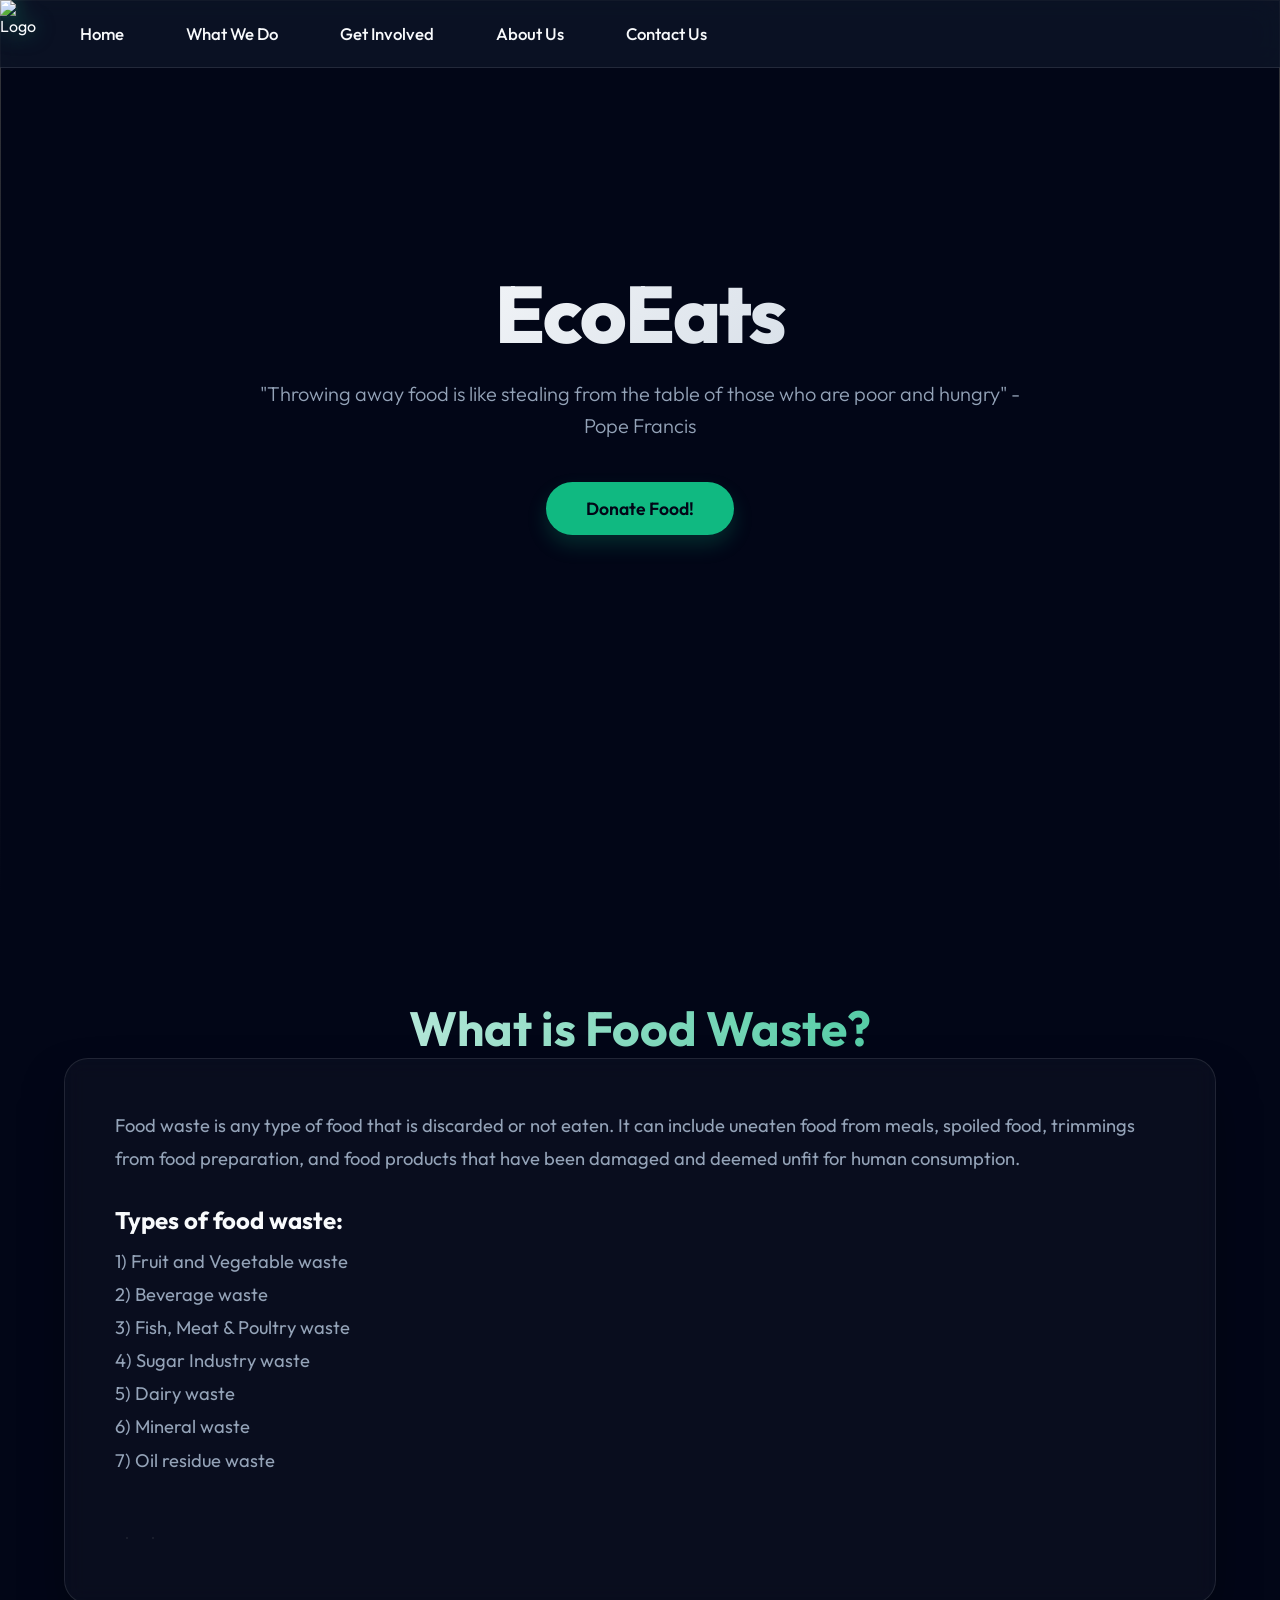
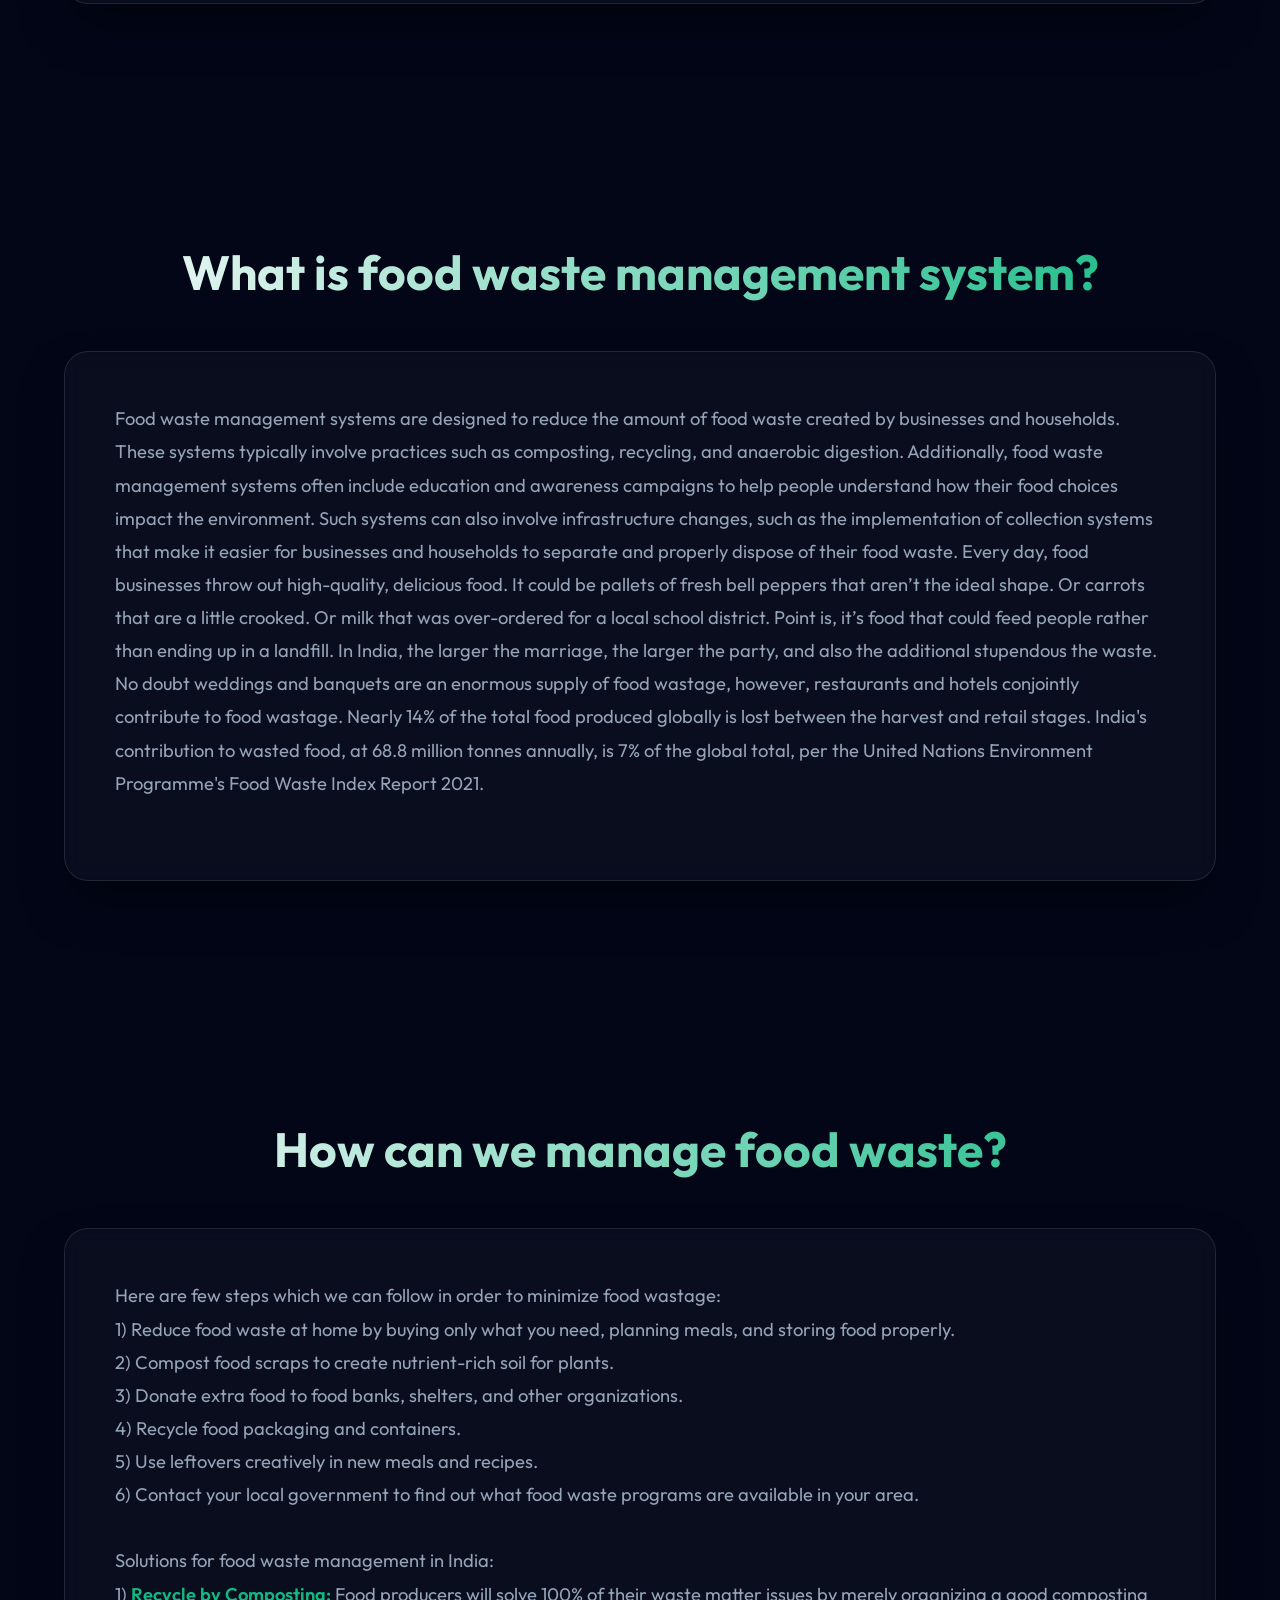
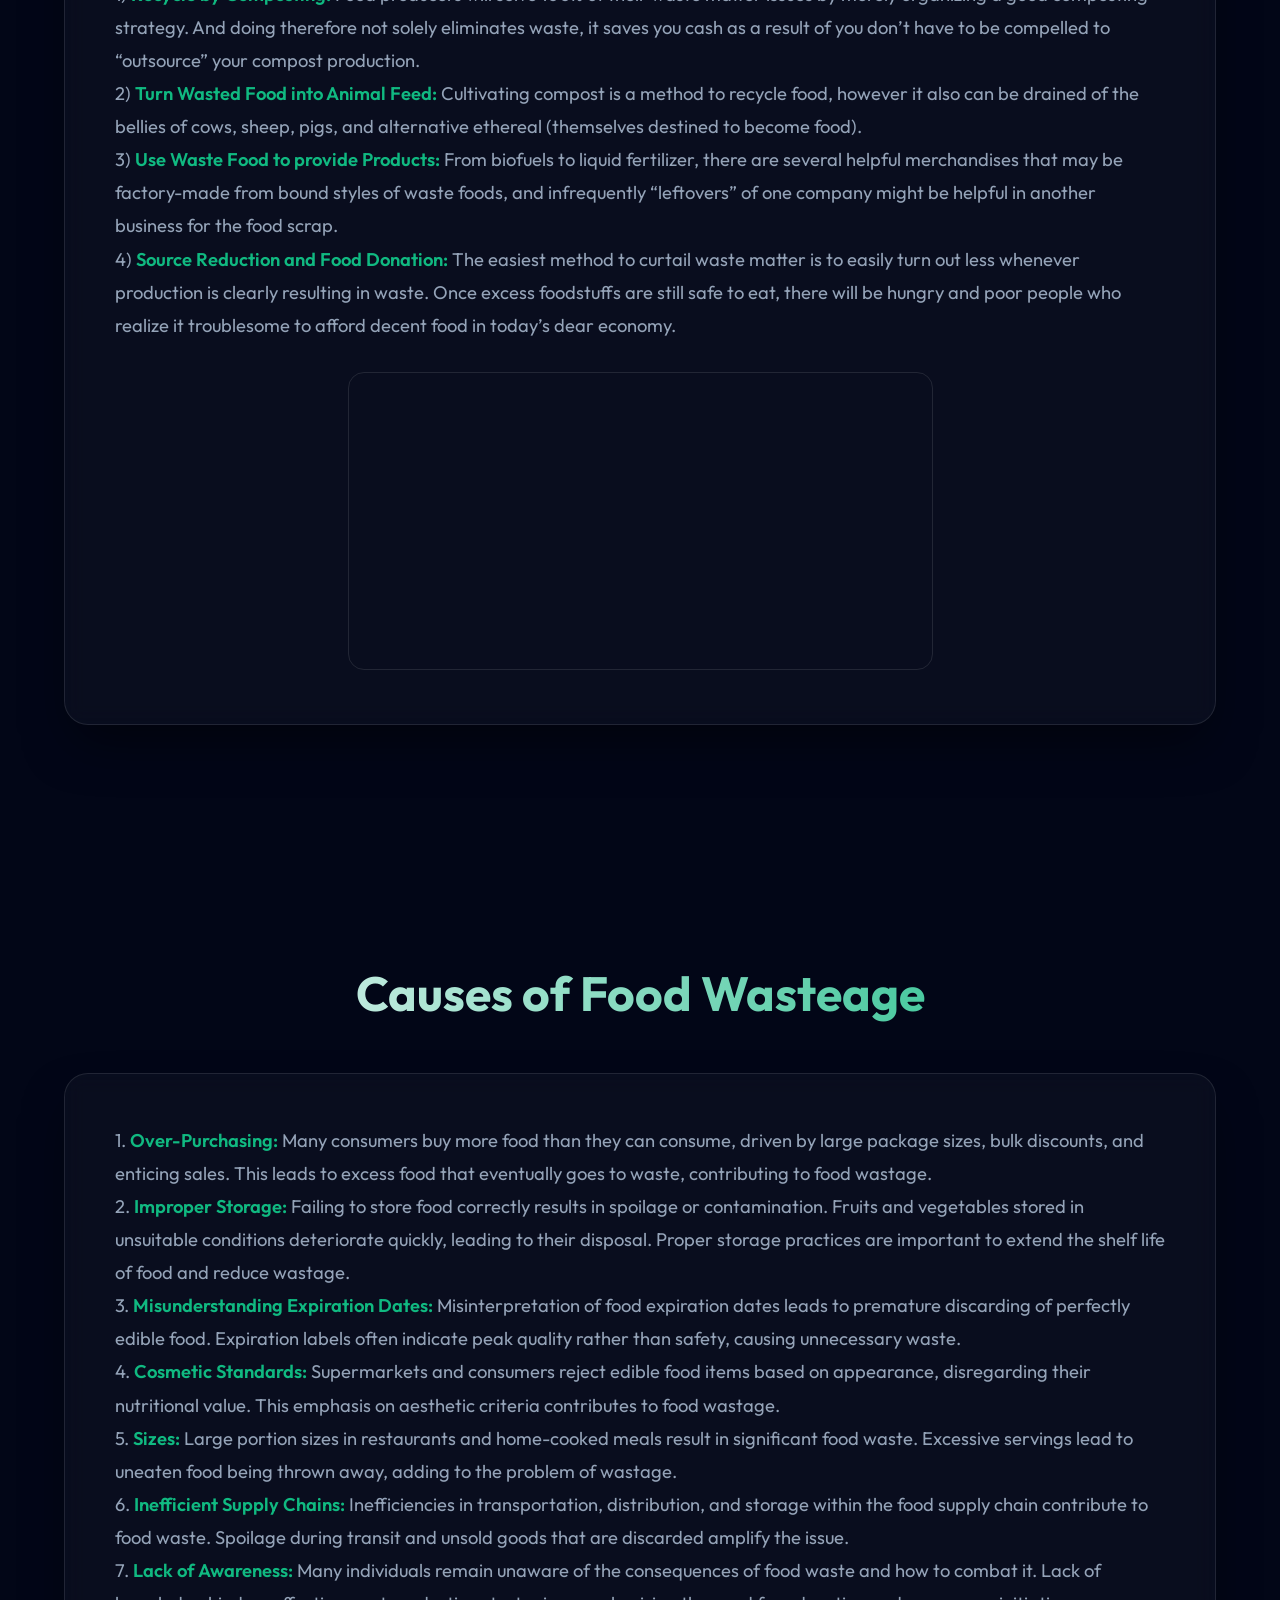
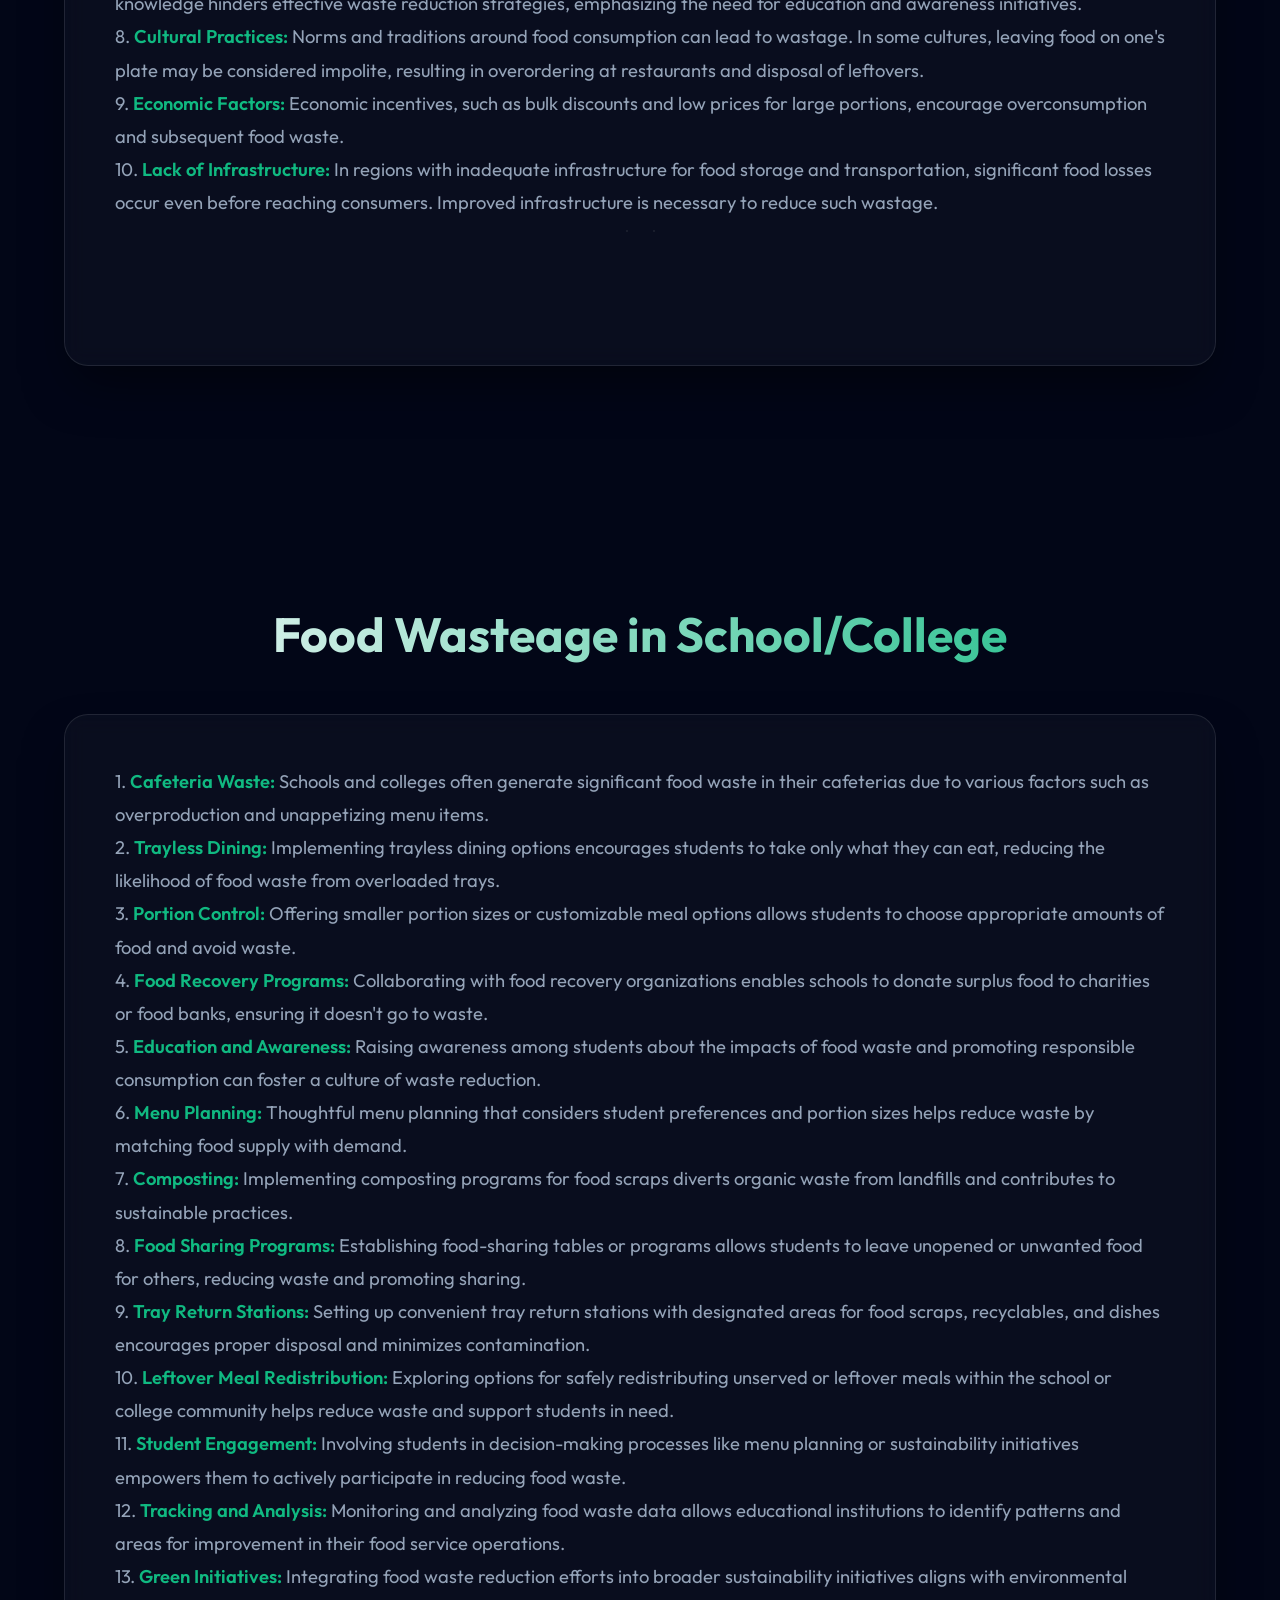
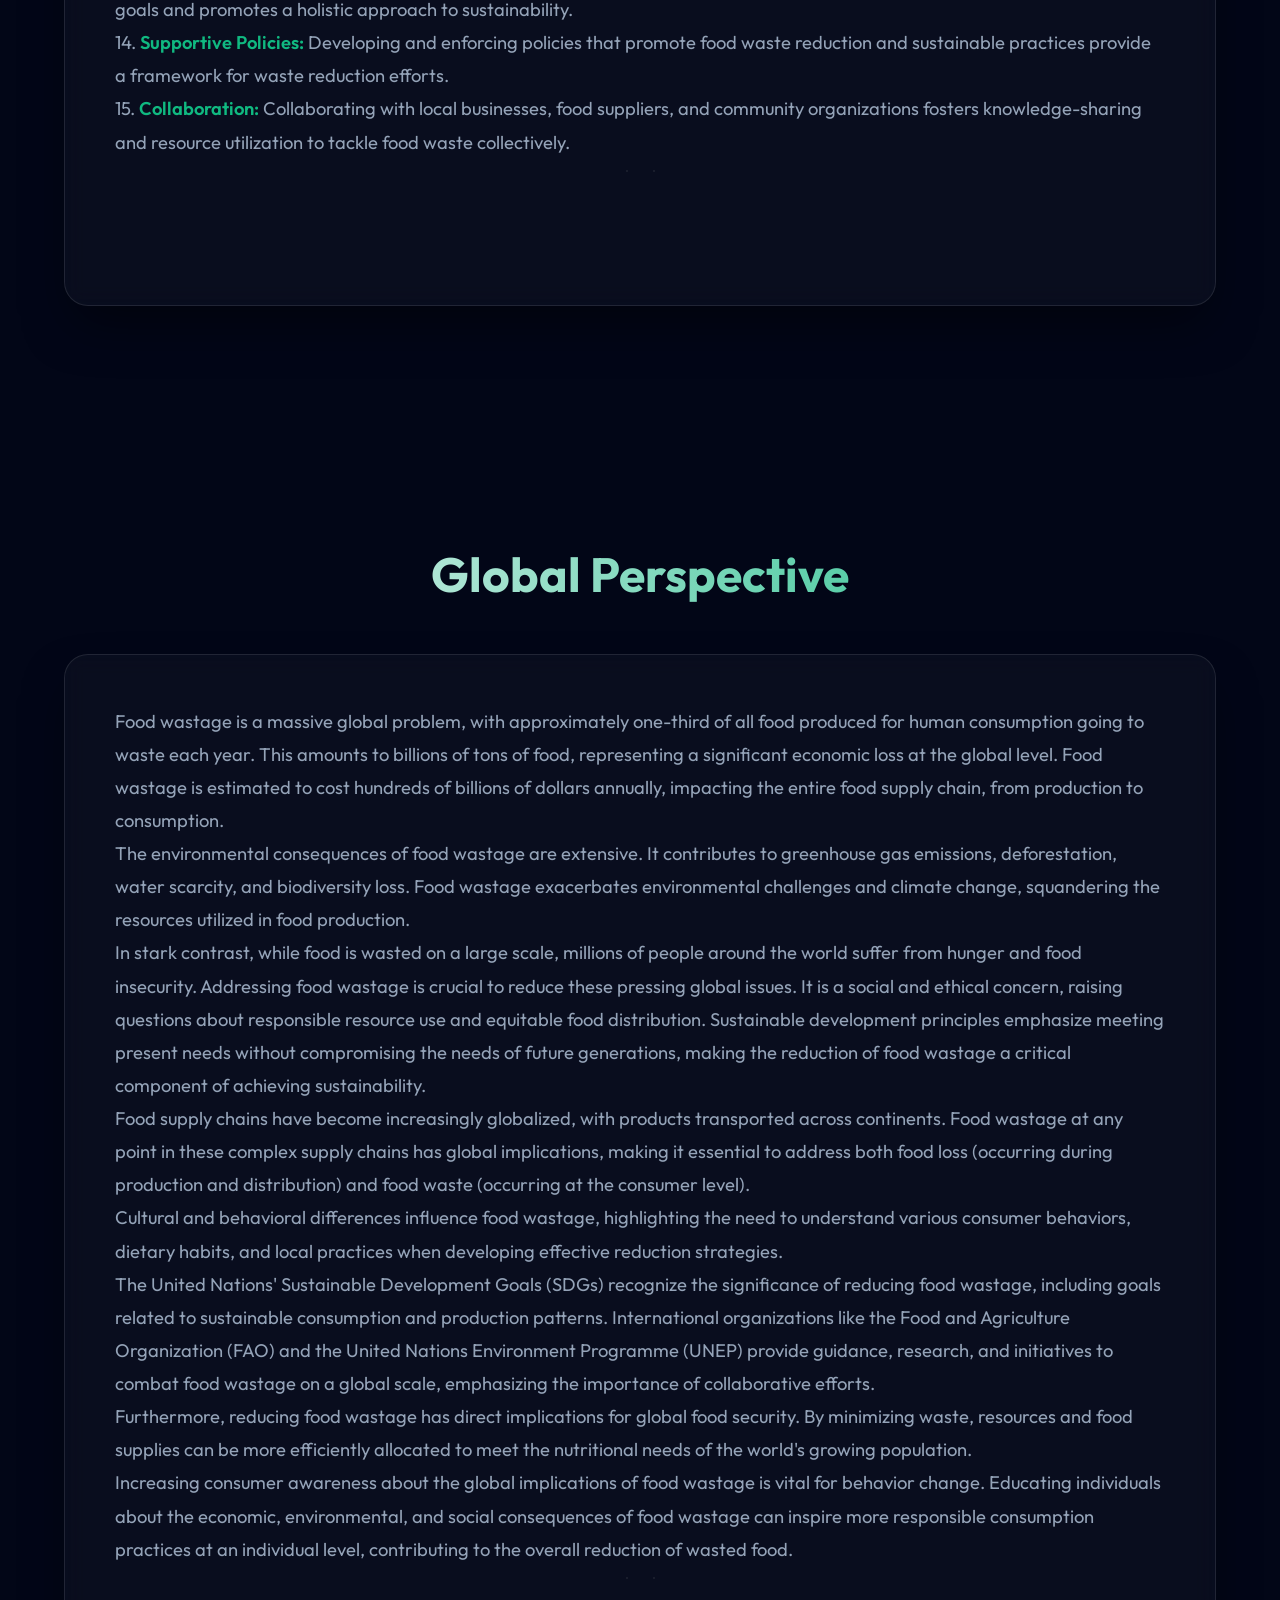
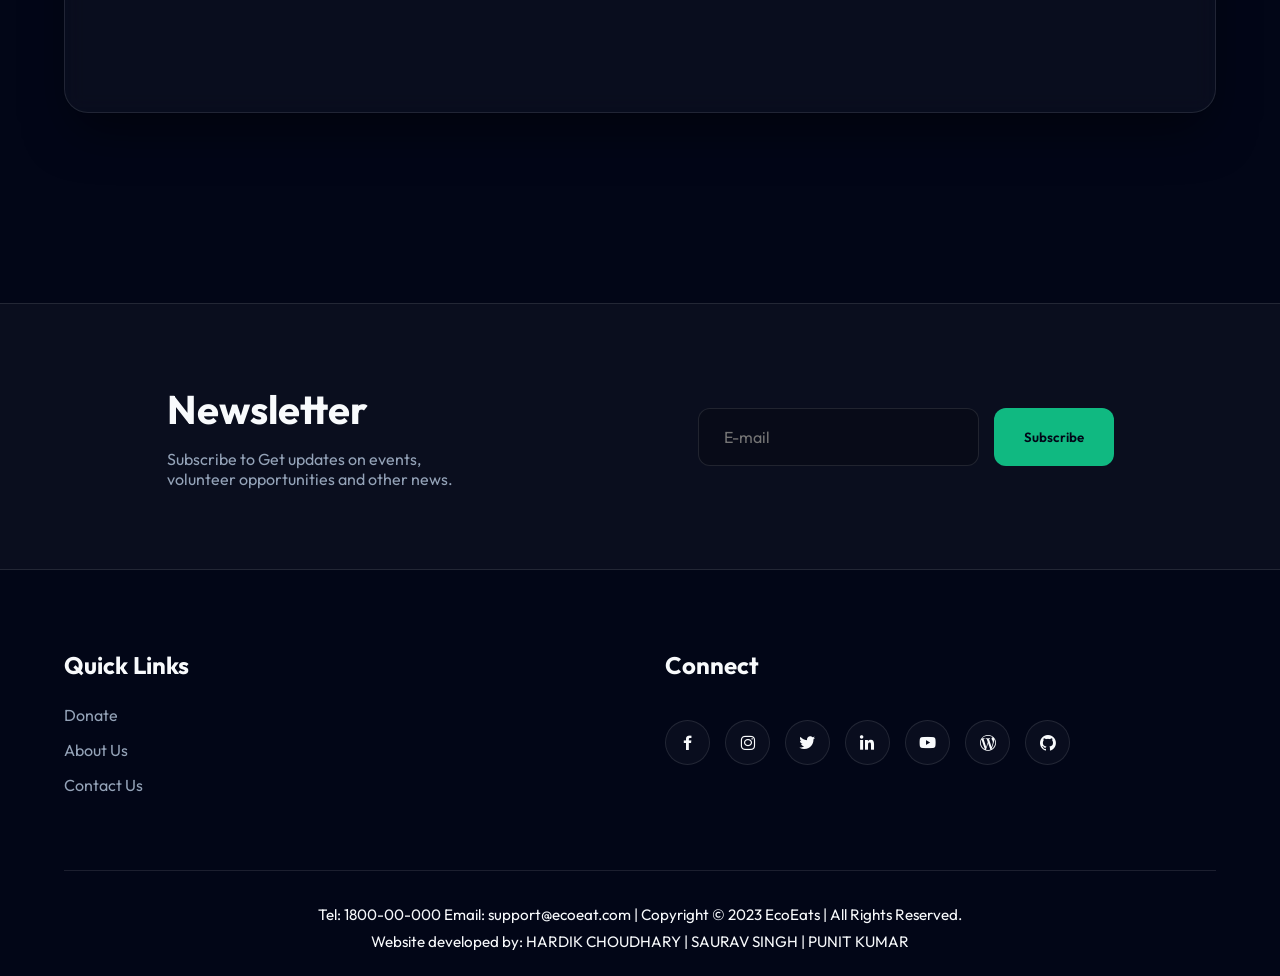
==== index.html @ 680d4dd0 "Revamp UI with modern glassmorphism, fix broken register link, update README" ====
<!DOCTYPE html>
<html lang="en">

<head>
    <meta charset="UTF-8">
    <meta http-equiv="X-UA-Compatible" content="IE=edge">
    <meta name="viewport" content="width=device-width, initial-scale=1.0">
    <title>EcoEats | Saving Food</title>
    <link rel="icon" href="./files/logo.png">
    <link rel="stylesheet" type="text/css" href="style.css">
    <link rel="preconnect" href="https://fonts.googleapis.com">
    <link rel="preconnect" href="https://fonts.gstatic.com" crossorigin>
    <link href="https://fonts.googleapis.com/css2?family=Outfit:wght@300;400;500;600;700;800&display=swap" rel="stylesheet">
    <link rel="stylesheet" href="https://unpkg.com/boxicons@latest/css/boxicons.min.css">

</head>

<body>

    <!-- Background & Header -->

    <div class="banner">
        <img src="1.png">

        <!-- Header -->

        <div class="content" id="home">
            <nav>
                <img src="2.webp" class="logo" alt="Logo" title="EcoEats">

                <ul class="navbar">
                    <li>
                        <a href="#">Home</a>
                        <a href="#fwmanage">What We Do</a>
                        <a href="./register.html">Get Involved</a>
                        <a href="./about.html">About Us</a>
                        <a href="./contact.html">Contact Us</a>
                    </li>
                </ul>
            </nav>

            <div class="title">
                <h1>EcoEats</h1>
                <p>"Throwing away food is like stealing from the table of those who are poor and hungry" - Pope Francis</p>
                <a href="./register.html" class="button">Donate Food!</a>
            </div>
        </div>
    </div>

    <!-- What is food waste? -->

    <section class="container">
        <div class="text">
            <h2>What is Food Waste?</h2>
        </div>
        <div class="rowitems">
            <div class="container-box">
                <h4>Food waste is any type of food that is discarded or not eaten. It can include uneaten food from meals, spoiled food, trimmings from food preparation, and food products that have been damaged and deemed unfit for human consumption.</h4>
                <h2>Types of food waste:</h2>
                <h4>1) Fruit and Vegetable waste <br>2) Beverage waste <br>3) Fish, Meat & Poultry waste <br>4) Sugar Industry waste <br>5) Dairy waste <br>6) Mineral waste <br>7) Oil residue waste</h4> <br>
                <img src="./files/1.jpg" alt="">
                <img src="./files/2.jpg" alt="">

            </div>

        </div>

        </div>

    </section>

    <!-- What is food waste management? -->

    <section class="fwmanage" id="fwmanage">
        <div class="fwm-title">
            <h2>What is food waste management system?</h2>
        </div>

        <div class="container-box">

            <h4>Food waste management systems are designed to reduce the amount of food waste created by businesses and households. These systems typically involve practices such as composting, recycling, and anaerobic digestion. Additionally, food waste
                management systems often include education and awareness campaigns to help people understand how their food choices impact the environment. Such systems can also involve infrastructure changes, such as the implementation of collection
                systems that make it easier for businesses and households to separate and properly dispose of their food waste. Every day, food businesses throw out high-quality, delicious food. It could be pallets of fresh bell peppers that aren’t the
                ideal shape. Or carrots that are a little crooked. Or milk that was over-ordered for a local school district. Point is, it’s food that could feed people rather than ending up in a landfill. In India, the larger the marriage, the larger
                the party, and also the additional stupendous the waste. No doubt weddings and banquets are an enormous supply of food wastage, however, restaurants and hotels conjointly contribute to food wastage. Nearly 14% of the total food produced
                globally is lost between the harvest and retail stages. India's contribution to wasted food, at 68.8 million tonnes annually, is 7% of the global total, per the United Nations Environment Programme's Food Waste Index Report 2021. <br>
            </h4>

        </div>
    </section>


    <section class="fwm" id="fwm">
        <div class="fwm-title">
            <h2>How can we manage food waste?</h2>
        </div>

        <div class="container-box">
            <h4> Here are few steps which we can follow in order to minimize food wastage: <br> 1) Reduce food waste at home by buying only what you need, planning meals, and storing food properly. <br> 2) Compost food scraps to create nutrient-rich soil for
                plants. <br> 3) Donate extra food to food banks, shelters, and other organizations. <br> 4) Recycle food packaging and containers. <br> 5) Use leftovers creatively in new meals and recipes. <br> 6) Contact your local government to find
                out what food waste programs are available in your area. <br> <br> Solutions for food waste management in India: <br> 1)

                <span>Recycle by Composting:</span> Food producers will solve 100% of their waste matter issues by merely organizing a good composting strategy. And doing therefore not solely eliminates waste, it saves you cash as a result of you don’t
                have to be compelled to “outsource” your compost production. <br> 2)

                <span>Turn Wasted Food into Animal Feed:</span> Cultivating compost is a method to recycle food, however it also can be drained of the bellies of cows, sheep, pigs, and alternative ethereal (themselves destined to become food). <br> 3)

                <span>Use Waste Food to provide Products:</span> From biofuels to liquid fertilizer, there are several helpful merchandises that may be factory-made from bound styles of waste foods, and infrequently “leftovers” of one company might be
                helpful in another business for the food scrap. <br> 4)

                <span>Source Reduction and Food Donation:</span> The easiest method to curtail waste matter is to easily turn out less whenever production is clearly resulting in waste. Once excess foodstuffs are still safe to eat, there will be hungry
                and poor people who realize it troublesome to afford decent food in today’s dear economy.
            </h4>
            <center><iframe width="585" height="298" src="https://www.youtube.com/embed/KZf9_GdDff0" title="5 tips to reduce food waste" frameborder="0" allow="accelerometer; autoplay; clipboard-write; encrypted-media; gyroscope; picture-in-picture; web-share"
                    allowfullscreen></iframe></center>
        </div>

    </section>

    <section class="fwm" id="fwm">
        <div class="fwm-title">
            <h2>Causes of Food Wasteage</h2>
        </div>

        <div class="container-box">
            <h4>
                1. <span>Over-Purchasing:</span> Many consumers buy more food than they can consume, driven by large package sizes, bulk discounts, and enticing sales. This leads to excess food that eventually goes to waste, contributing to food wastage.<br>                2. <span>Improper Storage:</span> Failing to store food correctly results in spoilage or contamination. Fruits and vegetables stored in unsuitable conditions deteriorate quickly, leading to their disposal. Proper storage practices are
                important to extend the shelf life of food and reduce wastage.<br> 3. <span>Misunderstanding Expiration Dates:</span> Misinterpretation of food expiration dates leads to premature discarding of perfectly edible food. Expiration labels
                often indicate peak quality rather than safety, causing unnecessary waste.
                <br> 4. <span>Cosmetic Standards:</span> Supermarkets and consumers reject edible food items based on appearance, disregarding their nutritional value. This emphasis on aesthetic criteria contributes to food wastage. <br>5. <span> Sizes:</span>                Large portion sizes in restaurants and home-cooked meals result in significant food waste. Excessive servings lead to uneaten food being thrown away, adding to the problem of wastage.<br> 6.<span> Inefficient Supply Chains:</span> Inefficiencies
                in transportation, distribution, and storage within the food supply chain contribute to food waste. Spoilage during transit and unsold goods that are discarded amplify the issue.<br> 7. <span>Lack of Awareness:</span> Many individuals
                remain unaware of the consequences of food waste and how to combat it. Lack of knowledge hinders effective waste reduction strategies, emphasizing the need for education and awareness initiatives.<br> 8. <span>Cultural Practices:</span>                Norms and traditions around food consumption can lead to wastage. In some cultures, leaving food on one's plate may be considered impolite, resulting in overordering at restaurants and disposal of leftovers. <br>9. <span>Economic Factors:</span>                Economic incentives, such as bulk discounts and low prices for large portions, encourage overconsumption and subsequent food waste.<br> 10.<span> Lack of Infrastructure:</span> In regions with inadequate infrastructure for food storage
                and transportation, significant food losses occur even before reaching consumers. Improved infrastructure is necessary to reduce such wastage.
                <center><img src="./files/3.jpg" alt=""> <img src="./files/4.jpg" alt=""></center> <br>

            </h4>

        </div>

    </section>

    <section class="fwm" id="school-wastage">
        <div class="fwm-title">
            <h2>Food Wasteage in School/College</h2>
        </div>

        <div class="container-box">
                        <h4>
                            1. <span>Cafeteria Waste:</span> Schools and colleges often generate significant food waste in their cafeterias due to various factors such as overproduction and unappetizing menu items.<br> 2. <span>Trayless Dining:</span>                            Implementing trayless dining options encourages students to take only what they can eat, reducing the likelihood of food waste from overloaded trays.<br> 3. <span>Portion Control:</span> Offering smaller portion sizes or customizable
                            meal options allows students to choose appropriate amounts of food and avoid waste.<br> 4.<span> Food Recovery Programs:</span> Collaborating with food recovery organizations enables schools to donate surplus food to charities
                            or food banks, ensuring it doesn't go to waste.
                            <br> 5. <span>Education and Awareness:</span> Raising awareness among students about the impacts of food waste and promoting responsible consumption can foster a culture of waste reduction.<br> 6. <span>Menu Planning:</span>                            Thoughtful menu planning that considers student preferences and portion sizes helps reduce waste by matching food supply with demand.<br> 7. <span>Composting:</span> Implementing composting programs for food scraps diverts
                            organic waste from landfills and contributes to sustainable practices.<br> 8. <span>Food Sharing Programs:</span> Establishing food-sharing tables or programs allows students to leave unopened or unwanted food for others, reducing
                            waste and promoting sharing.<br> 9. <span>Tray Return Stations:</span> Setting up convenient tray return stations with designated areas for food scraps, recyclables, and dishes encourages proper disposal and minimizes contamination.
                            <br>10. <span>Leftover Meal Redistribution:</span> Exploring options for safely redistributing unserved or leftover meals within the school or college community helps reduce waste and support students in need.<br> 11.<span> Student Engagement:</span>                            Involving students in decision-making processes like menu planning or sustainability initiatives empowers them to actively participate in reducing food waste.<br> 12.<span> Tracking and Analysis:</span> Monitoring and analyzing
                            food waste data allows educational institutions to identify patterns and areas for improvement in their food service operations. <br>13.<span> Green Initiatives:</span> Integrating food waste reduction efforts into broader
                            sustainability initiatives aligns with environmental goals and promotes a holistic approach to sustainability. <br>14. <span>Supportive Policies:</span> Developing and enforcing policies that promote food waste reduction and
                            sustainable practices provide a framework for waste reduction efforts. <br>15. <span>Collaboration:</span> Collaborating with local businesses, food suppliers, and community organizations fosters knowledge-sharing and resource
                            utilization to tackle food waste collectively.
                            <br>
                            <center><img src="./files/3.jpg" alt=""> <img src="./files/4.jpg" alt=""></center> <br>

                        </h4>

                    </div>

    </section>

    <section class="fwm" id="global-perspective">
        <div class="fwm-title">
            <h2>Global Perspective</h2>
        </div>

        <div class="container-box">
                                    <h4>
                                        Food wastage is a massive global problem, with approximately one-third of all food produced for human consumption going to waste each year. This amounts to billions of tons of food, representing a significant economic loss at the global level. Food wastage
                                        is estimated to cost hundreds of billions of dollars annually, impacting the entire food supply chain, from production to consumption.<br>The environmental consequences of
                                        food wastage are extensive. It contributes to greenhouse gas emissions, deforestation, water scarcity, and biodiversity loss. Food wastage exacerbates environmental challenges and climate change, squandering the
                                        resources utilized in food production.<br>In stark contrast, while food is wasted on a large scale, millions of people around the world suffer from hunger and food insecurity. Addressing food wastage is crucial
                                        to reduce these pressing global issues. It is a social and ethical concern, raising questions about responsible resource use and equitable food distribution. Sustainable development principles emphasize meeting
                                        present needs without compromising the needs of future generations, making the reduction of food wastage a critical component of achieving sustainability.<br>Food supply chains have become increasingly globalized,
                                        with products transported across continents. Food wastage at any point in these complex supply chains has global implications, making it essential to address both food loss (occurring during production and distribution)
                                        and food waste (occurring at the consumer level).<br>Cultural and behavioral differences influence food wastage, highlighting the need to understand various consumer behaviors, dietary habits, and local practices
                                        when developing effective reduction strategies.<br>The United Nations' Sustainable Development Goals (SDGs) recognize the significance of reducing food wastage, including goals related to sustainable consumption
                                        and production patterns. International organizations like the Food and Agriculture Organization (FAO) and the United Nations Environment Programme (UNEP) provide guidance, research, and initiatives to combat food
                                        wastage on a global scale, emphasizing the importance of collaborative efforts.<br>Furthermore, reducing food wastage has direct implications for global food security. By minimizing waste, resources and food supplies
                                        can be more efficiently allocated to meet the nutritional needs of the world's growing population.<br>Increasing consumer awareness about the global implications of food wastage is vital for behavior change. Educating
                                        individuals about the economic, environmental, and social consequences of food wastage can inspire more responsible consumption practices at an individual level, contributing to the overall reduction of wasted food.
                                        <center><img src="./files/3.jpg" alt=""> <img src="./files/4.jpg" alt=""></center> <br>

                                    </h4>

                                </div>

    </section>

    <!-- Newsletter -->

                            <section class="newsletter">
                                <div class="newstext">
                                    <h2>Newsletter</h2>
                                    <p>Subscribe to Get updates on events, <br> volunteer opportunities and other news.</p>
                                </div>

                                <div class="send">
                                    <form action="">
                                        <input type="email" name="emailid" placeholder="E-mail" required>
                                        <input type="submit" value="Subscribe">
                                    </form>
                                </div>

                            </section>

                            <!-- Footer -->

                            <section class="footer">
                                <div class="foot">
                                    <div class="footer-content">

                                        <div class="footlinks">
                                            <h4>Quick Links</h4>
                                            <ul>
                                                <li><a href="./register.html">Donate</a></li>
                                                <li><a href="./about.html">About Us</a></li>
                                                <li><a href="./contact.html">Contact Us</a></li>
                                            </ul>
                                        </div>

                                        <div class="footlinks">
                                            <h4>Connect</h4>
                                            <div class="social">
                                                <a href="" target="_blank"><i class='bx bxl-facebook'></i></a>
                                                <a href="" target="_blank"><i class='bx bxl-instagram' ></i></a>
                                                <a href="" target="_blank"><i class='bx bxl-twitter' ></i></a>
                                                <a href="" target="_blank"><i class='bx bxl-linkedin' ></i></a>
                                                <a href="" target="_blank"><i class='bx bxl-youtube' ></i></a>
                                                <a href="" target="_blank"><i class='bx bxl-wordpress' ></i></a>
                                                <a href="" target="_blank"><i class='bx bxl-github'></i></a>
                                            </div>
                                        </div>

                                    </div>
                                </div>

                                <div class="end">
                                    <p>Tel: 1800-00-000 Email: support@ecoeat.com | Copyright © 2023 EcoEats | All Rights Reserved. <br>Website developed by: HARDIK CHOUDHARY | SAURAV SINGH | PUNIT KUMAR</p>
                                </div>
                            </section>



</body>

</html>
---- style.css ----
@import url('https://fonts.googleapis.com/css2?family=Outfit:wght@300;400;500;600;700;800&display=swap');

:root {
    --bg-dark: #0f172a;
    --bg-darker: #020617;
    --primary: #10b981;
    /* Emerald Green */
    --primary-hover: #059669;
    --text-main: #f8fafc;
    --text-muted: #94a3b8;
    --glass-bg: rgba(255, 255, 255, 0.03);
    --glass-border: rgba(255, 255, 255, 0.1);
    --card-shadow: 0 25px 50px -12px rgba(0, 0, 0, 0.5);
    --neon-glow: 0 0 20px rgba(16, 185, 129, 0.3);
}

* {
    margin: 0;
    padding: 0;
    box-sizing: border-box;
    font-family: 'Outfit', sans-serif;
    scroll-behavior: smooth;
    color: var(--text-main);
}

body {
    background-color: var(--bg-darker);
    overflow-x: hidden;
}

/* Animations */
@keyframes fadeInDown {
    from {
        opacity: 0;
        transform: translateY(-30px);
    }

    to {
        opacity: 1;
        transform: translateY(0);
    }
}

@keyframes fadeInUp {
    from {
        opacity: 0;
        transform: translateY(40px);
    }

    to {
        opacity: 1;
        transform: translateY(0);
    }
}

/* Home Banner */
.banner {
    width: 100%;
    min-height: 100vh;
    position: relative;
    display: flex;
    justify-content: center;
    align-items: center;
}

.banner img {
    position: absolute;
    top: 0;
    left: 0;
    width: 100%;
    height: 100%;
    object-fit: cover;
    z-index: 0;
    filter: brightness(0.4) saturate(1.2);
}

.content {
    position: relative;
    z-index: 2;
    width: 100%;
    height: 100vh;
    background: linear-gradient(to bottom, rgba(2, 6, 23, 0.3), var(--bg-darker));
}

/* Navigation */
nav {
    width: 100%;
    position: fixed;
    top: 0;
    z-index: 100;
    padding: 15px 5%;
    display: flex;
    align-items: center;
    justify-content: space-between;
    background: rgba(15, 23, 42, 0.7);
    backdrop-filter: blur(16px);
    -webkit-backdrop-filter: blur(16px);
    border-bottom: 1px solid var(--glass-border);
    animation: fadeInDown 0.8s cubic-bezier(0.16, 1, 0.3, 1) forwards;
}

nav .logo {
    width: 50px;
    height: auto;
    filter: drop-shadow(0 0 10px rgba(16, 185, 129, 0.5));
}

.navbar {
    display: flex;
    gap: 30px;
    list-style: none;
}

.navbar li {
    display: flex;
    gap: 30px;
}

.navbar a {
    color: var(--text-main);
    font-size: 1.05rem;
    font-weight: 500;
    text-decoration: none;
    transition: all 0.3s ease;
    padding: 8px 16px;
    border-radius: 8px;
}

.navbar a:hover,
.navbar a.active {
    background: var(--glass-bg);
    color: var(--primary);
    box-shadow: inset 0 0 0 1px var(--glass-border);
}

/* Hero Title */
.title {
    max-width: 800px;
    margin: 30vh auto 0;
    text-align: center;
    padding: 0 20px;
    animation: fadeInUp 1s cubic-bezier(0.16, 1, 0.3, 1) backwards;
    animation-delay: 0.2s;
}

.title h1 {
    font-size: 5rem;
    font-weight: 800;
    line-height: 1.1;
    margin-bottom: 20px;
    background: linear-gradient(135deg, #fff 0%, #cbd5e1 100%);
    -webkit-background-clip: text;
    background-clip: text;
    -webkit-text-fill-color: transparent;
    letter-spacing: -2px;
}

.title p {
    font-size: 1.25rem;
    color: var(--text-muted);
    margin-bottom: 40px;
    font-weight: 300;
    line-height: 1.6;
}

.button {
    display: inline-block;
    padding: 15px 40px;
    font-size: 1.1rem;
    font-weight: 600;
    color: var(--bg-darker);
    background: var(--primary);
    border-radius: 30px;
    text-decoration: none;
    transition: all 0.3s cubic-bezier(0.4, 0, 0.2, 1);
    box-shadow: 0 10px 20px rgba(16, 185, 129, 0.2);
}

.button:hover {
    transform: translateY(-3px);
    background: var(--primary-hover);
    box-shadow: 0 15px 25px rgba(16, 185, 129, 0.4);
}

/* Sections & Containers */
section {
    padding: 100px 5%;
    max-width: 1400px;
    margin: 0 auto;
}

.fwm-title {
    margin-bottom: 50px;
}

.fwm-title h2,
.text h2 {
    font-size: 3rem;
    font-weight: 700;
    text-align: center;
    line-height: 1.2;
    background: linear-gradient(to right, var(--text-main), var(--primary));
    -webkit-background-clip: text;
    background-clip: text;
    -webkit-text-fill-color: transparent;
}

.container-box {
    background: var(--glass-bg);
    border: 1px solid var(--glass-border);
    backdrop-filter: blur(10px);
    border-radius: 24px;
    padding: 50px;
    margin-bottom: 40px;
    box-shadow: var(--card-shadow);
    transition: transform 0.4s ease, box-shadow 0.4s ease;
}

.container-box:hover {
    transform: translateY(-5px);
    box-shadow: var(--neon-glow);
    border-color: rgba(16, 185, 129, 0.3);
}

.container-box h4 {
    font-size: 1.15rem;
    line-height: 1.8;
    color: var(--text-muted);
    font-weight: 400;
    margin-bottom: 30px;
}

.container-box h4 span {
    color: var(--primary);
    font-weight: 600;
}

.container-box h2 {
    margin: 20px 0 10px;
    color: var(--text-main);
}

.container-box img {
    border-radius: 16px;
    max-width: 48%;
    height: auto;
    object-fit: cover;
    margin: 10px 1%;
    border: 1px solid var(--glass-border);
    transition: transform 0.4s ease;
    display: inline-block;
}

.container-box img:hover {
    transform: scale(1.02);
}

/* Forms (Contact, Register) */
.contactbody,
.register-body {
    background: var(--bg-darker);
    background-image: radial-gradient(circle at top right, rgba(16, 185, 129, 0.05), transparent 600px);
}

.contact,
.registration {
    min-height: 100vh;
    display: flex;
    justify-content: center;
    align-items: center;
    padding: 150px 5% 100px;
}

.contact-form,
.register-form {
    background: var(--glass-bg);
    border: 1px solid var(--glass-border);
    backdrop-filter: blur(20px);
    border-radius: 30px;
    padding: 60px;
    width: 100%;
    max-width: 800px;
    box-shadow: var(--card-shadow);
    animation: fadeInUp 0.8s ease backwards;
}

.contact-form h1,
.register-form h1,
.abt-text h1 {
    font-size: 3.5rem;
    margin-bottom: 15px;
}

.contact-form h1 span,
.register-form h1 span,
.abt-text h1 span {
    color: var(--primary);
}

.contact-form p,
.register-form p,
.abt-text p {
    color: var(--text-muted);
    font-size: 1.15rem;
    margin-bottom: 40px;
    line-height: 1.7;
}

input[type="text"],
input[type="email"],
input[type="tel"],
input[type="number"],
input[type="datetime-local"],
textarea {
    width: 100%;
    padding: 18px 25px;
    background: rgba(0, 0, 0, 0.2);
    border: 1px solid var(--glass-border);
    border-radius: 12px;
    color: var(--text-main);
    font-size: 1rem;
    margin-bottom: 20px;
    transition: all 0.3s ease;
}

input:focus,
textarea:focus {
    outline: none;
    border-color: var(--primary);
    box-shadow: 0 0 0 4px rgba(16, 185, 129, 0.1);
    background: rgba(0, 0, 0, 0.4);
}

textarea {
    resize: vertical;
    min-height: 150px;
}

.register-form h4 {
    margin: 10px 0 15px;
    color: var(--text-main);
    font-weight: 500;
}

input[type="radio"],
input[type="checkbox"] {
    width: auto;
    margin: 0 8px 0 0;
    accent-color: var(--primary);
    cursor: pointer;
}

.submit-btn,
.submitbtn {
    width: auto;
    min-width: 200px;
    background: var(--primary);
    color: var(--bg-darker);
    border: none;
    padding: 15px 30px;
    border-radius: 30px;
    font-size: 1.1rem;
    font-weight: 600;
    cursor: pointer;
    transition: all 0.3s ease;
    margin-top: 20px;
    display: inline-block;
}

.submit-btn:hover,
.submitbtn:hover {
    background: var(--primary-hover);
    transform: translateY(-2px);
    box-shadow: 0 10px 20px rgba(16, 185, 129, 0.2);
}

/* About Us */
.about {
    min-height: 100vh;
    display: flex;
    align-items: center;
    padding-top: 150px;
}

.abt-text h1 {
    font-size: 4rem;
    margin-bottom: 30px;
}

.connectbtn {
    display: inline-block;
    padding: 15px 40px;
    background: var(--glass-bg);
    border: 1px solid var(--primary);
    color: var(--primary);
    border-radius: 30px;
    transition: all 0.3s ease;
    font-weight: 600;
}

.connectbtn:hover {
    background: var(--primary);
    color: var(--bg-darker);
    box-shadow: var(--neon-glow);
}

.social-icons,
.social {
    margin-top: 40px;
    display: flex;
    gap: 15px;
    flex-wrap: wrap;
}

.social-icons a,
.social a {
    width: 45px;
    height: 45px;
    border-radius: 50%;
    background: var(--glass-bg);
    border: 1px solid var(--glass-border);
    display: flex;
    align-items: center;
    justify-content: center;
    color: var(--text-main);
    font-size: 1.2rem;
    transition: all 0.3s ease;
    text-decoration: none;
}

.social-icons a:hover,
.social a:hover {
    background: var(--primary);
    color: var(--bg-darker);
    transform: translateY(-5px);
    border-color: var(--primary);
}

/* Newsletter */
.newsletter {
    background: var(--glass-bg);
    border-top: 1px solid var(--glass-border);
    border-bottom: 1px solid var(--glass-border);
    padding: 80px 5%;
    display: flex;
    justify-content: space-around;
    align-items: center;
    flex-wrap: wrap;
    gap: 40px;
    margin-top: 50px;
}

.newstext h2 {
    font-size: 2.5rem;
    color: var(--text-main);
    margin-bottom: 15px;
}

.newstext p {
    color: var(--text-muted);
}

.newsletter form {
    display: flex;
    gap: 15px;
    width: 100%;
    max-width: 500px;
}

.newsletter input[type="email"] {
    margin: 0;
    flex: 1;
}

.newsletter input[type="submit"] {
    width: auto;
    margin: 0;
    background: var(--primary);
    color: var(--bg-darker);
    font-weight: 600;
    padding: 0 30px;
    border-radius: 12px;
    cursor: pointer;
    border: none;
    transition: all 0.3s ease;
}

.newsletter input[type="submit"]:hover {
    background: var(--primary-hover);
    transform: translateY(-2px);
    box-shadow: 0 10px 20px rgba(16, 185, 129, 0.2);
}

/* Footer */
.footer {
    padding: 80px 5% 20px;
    background: var(--bg-darker);
}

.footer-content {
    display: grid;
    grid-template-columns: repeat(auto-fit, minmax(280px, 1fr));
    gap: 50px;
    margin-bottom: 60px;
    max-width: 1400px;
    margin-left: auto;
    margin-right: auto;
}

.footlinks h4 {
    font-size: 1.5rem;
    margin-bottom: 25px;
    color: var(--text-main);
}

.footlinks ul {
    list-style: none;
}

.footlinks ul li {
    margin-bottom: 15px;
}

.footlinks ul li a {
    color: var(--text-muted);
    transition: all 0.3s ease;
    text-decoration: none;
}

.footlinks ul li a:hover {
    color: var(--primary);
    padding-left: 10px;
}

.end {
    text-align: center;
    border-top: 1px solid var(--glass-border);
    padding-top: 30px;
    color: var(--text-muted);
    font-size: 0.95rem;
    line-height: 1.8;
}

/* Responsive */
@media (max-width: 768px) {
    .navbar li {
        display: none;
    }

    .title h1 {
        font-size: 3rem;
    }

    .title p {
        font-size: 1.1rem;
    }

    .container-box img {
        max-width: 100%;
        margin: 10px 0;
    }

    .newsletter,
    .contact,
    .registration {
        padding: 100px 5% 50px;
    }

    .footer-content {
        grid-template-columns: 1fr;
        text-align: center;
    }

    .social {
        justify-content: center;
    }
}

iframe {
    border-radius: 16px;
    border: 1px solid var(--glass-border);
    max-width: 100%;
}
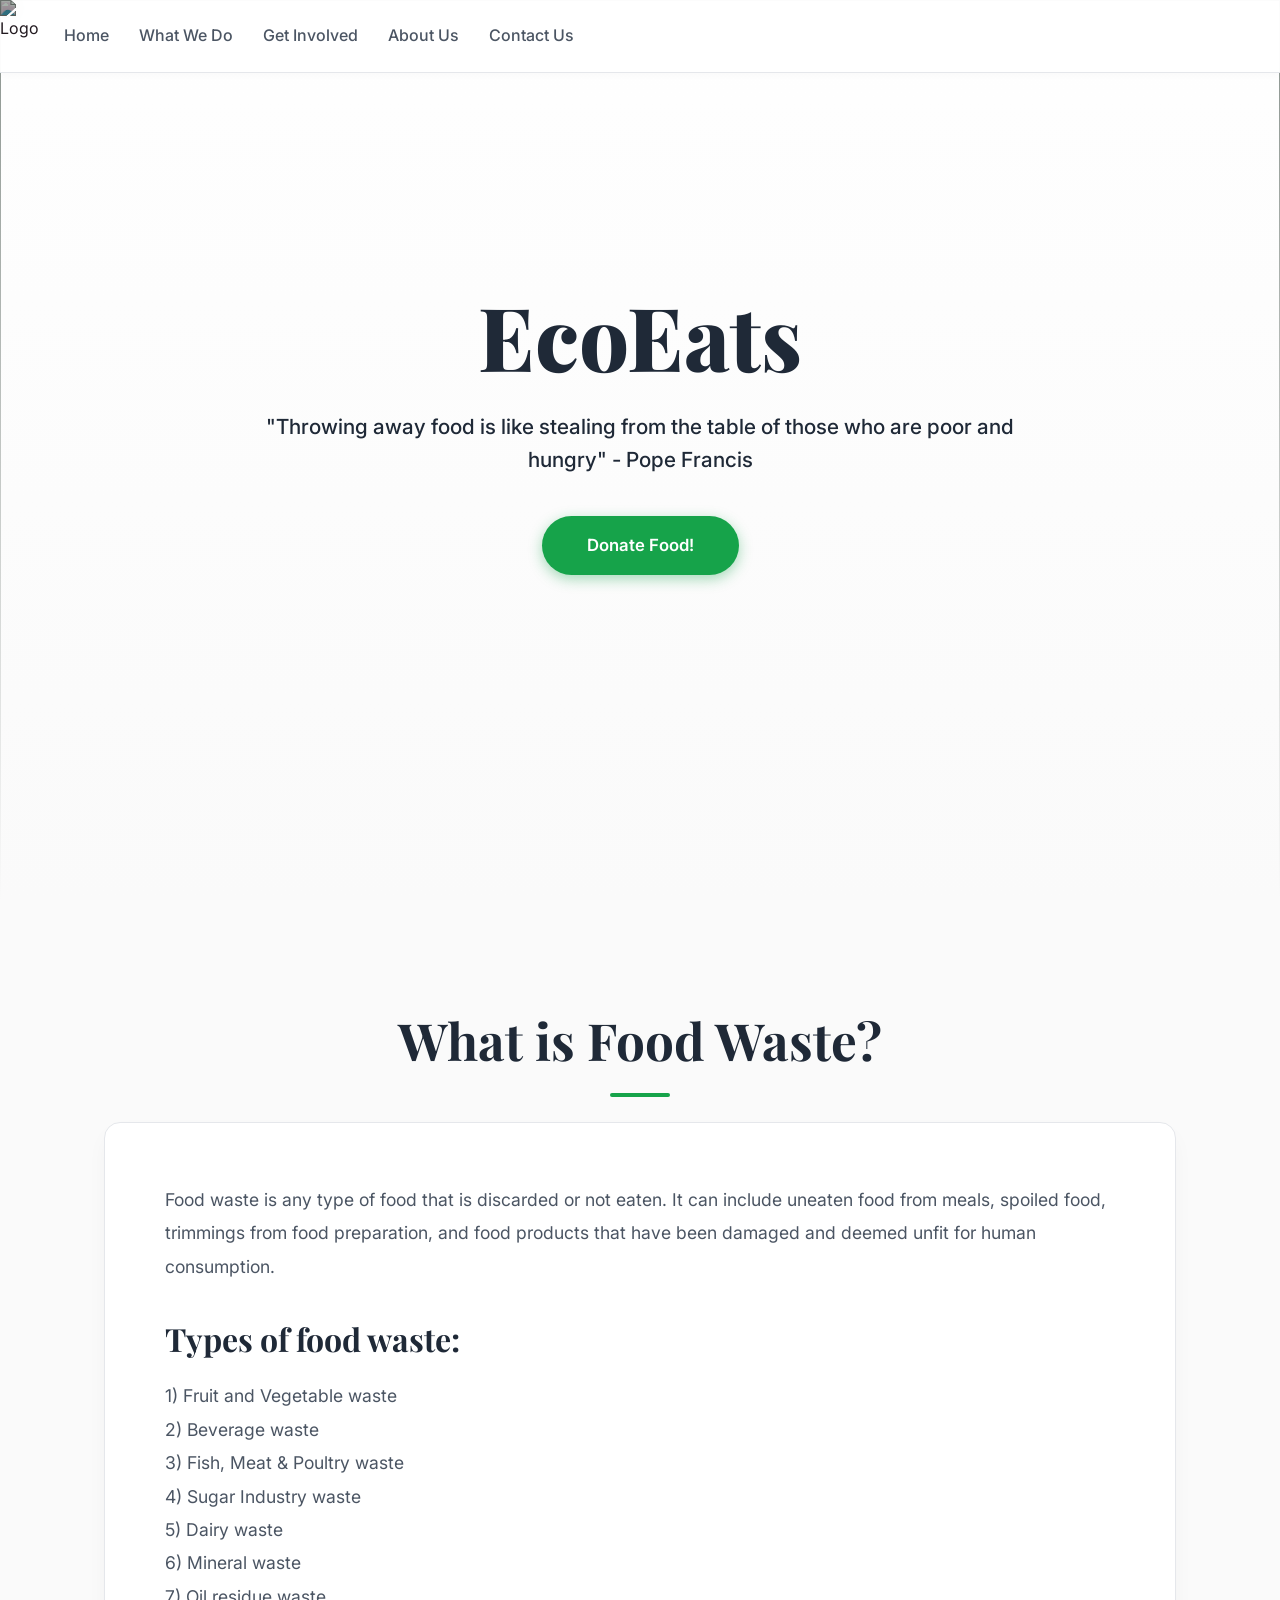
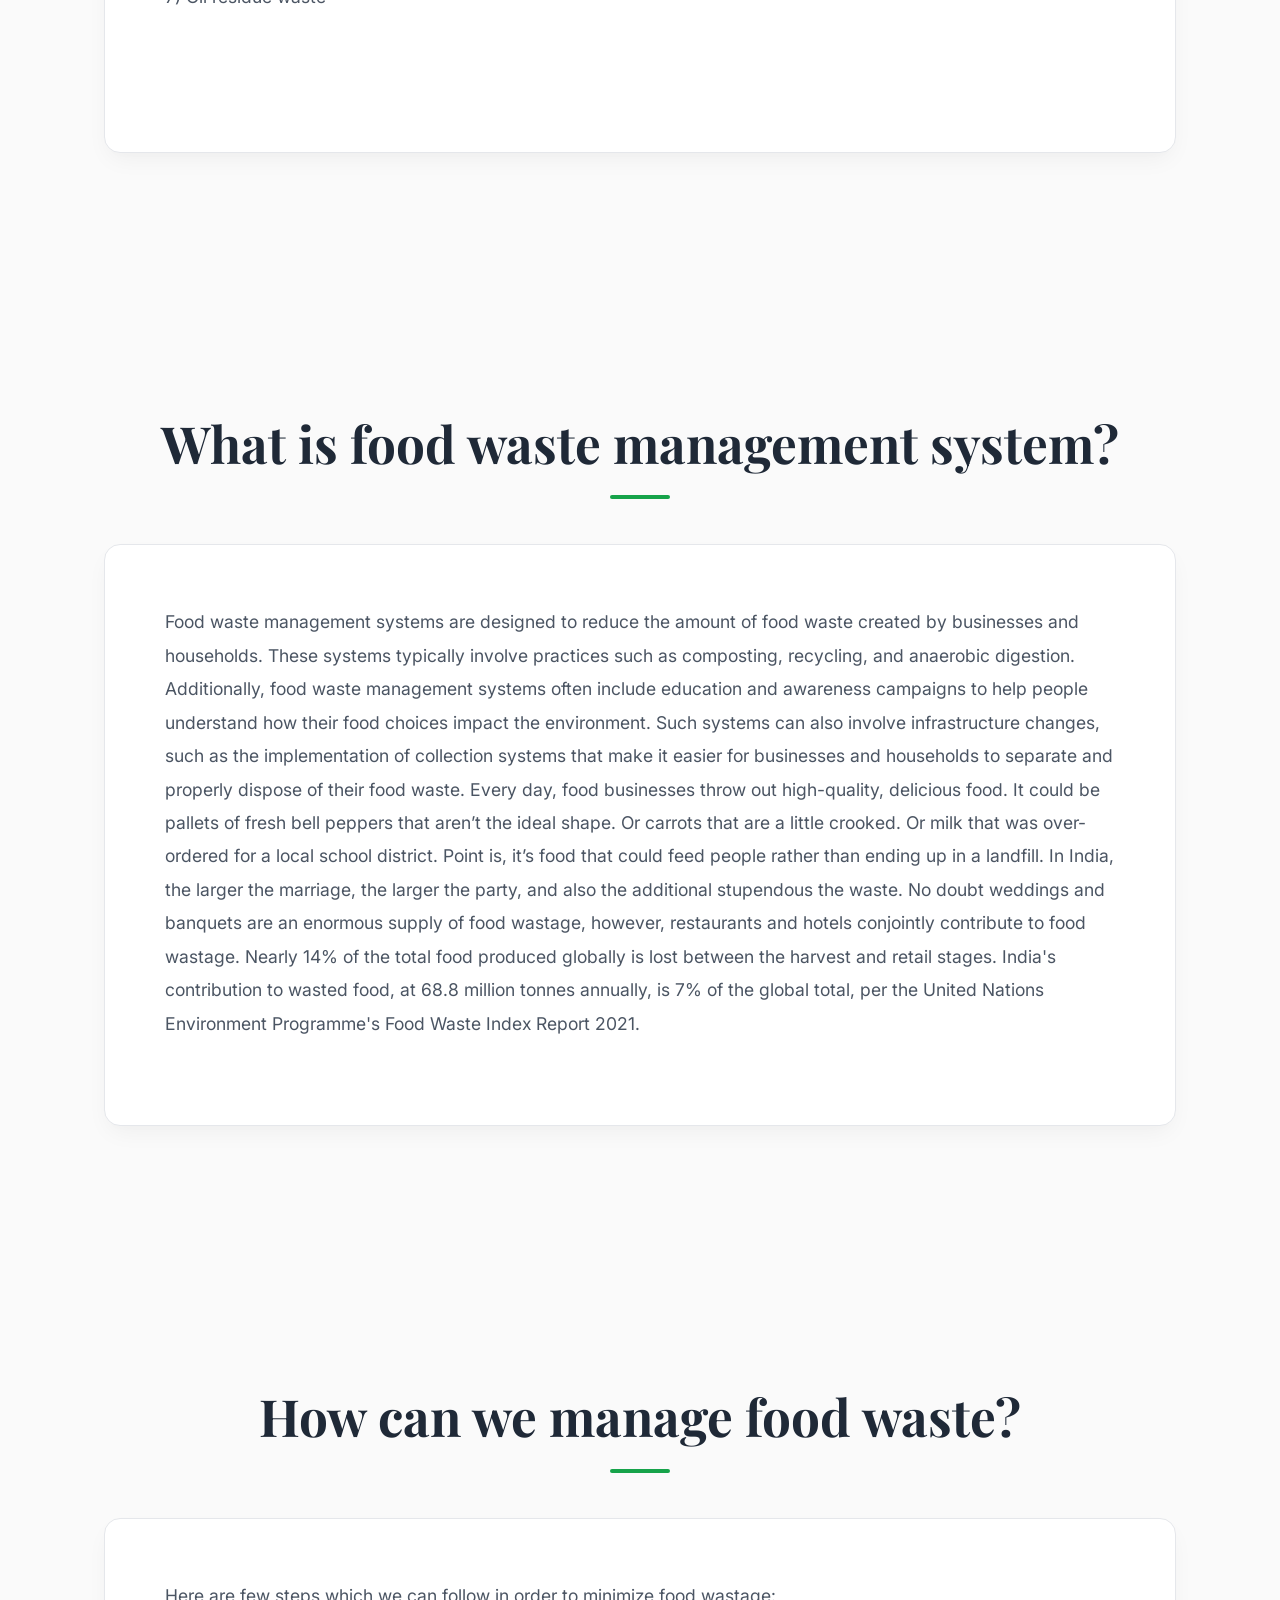
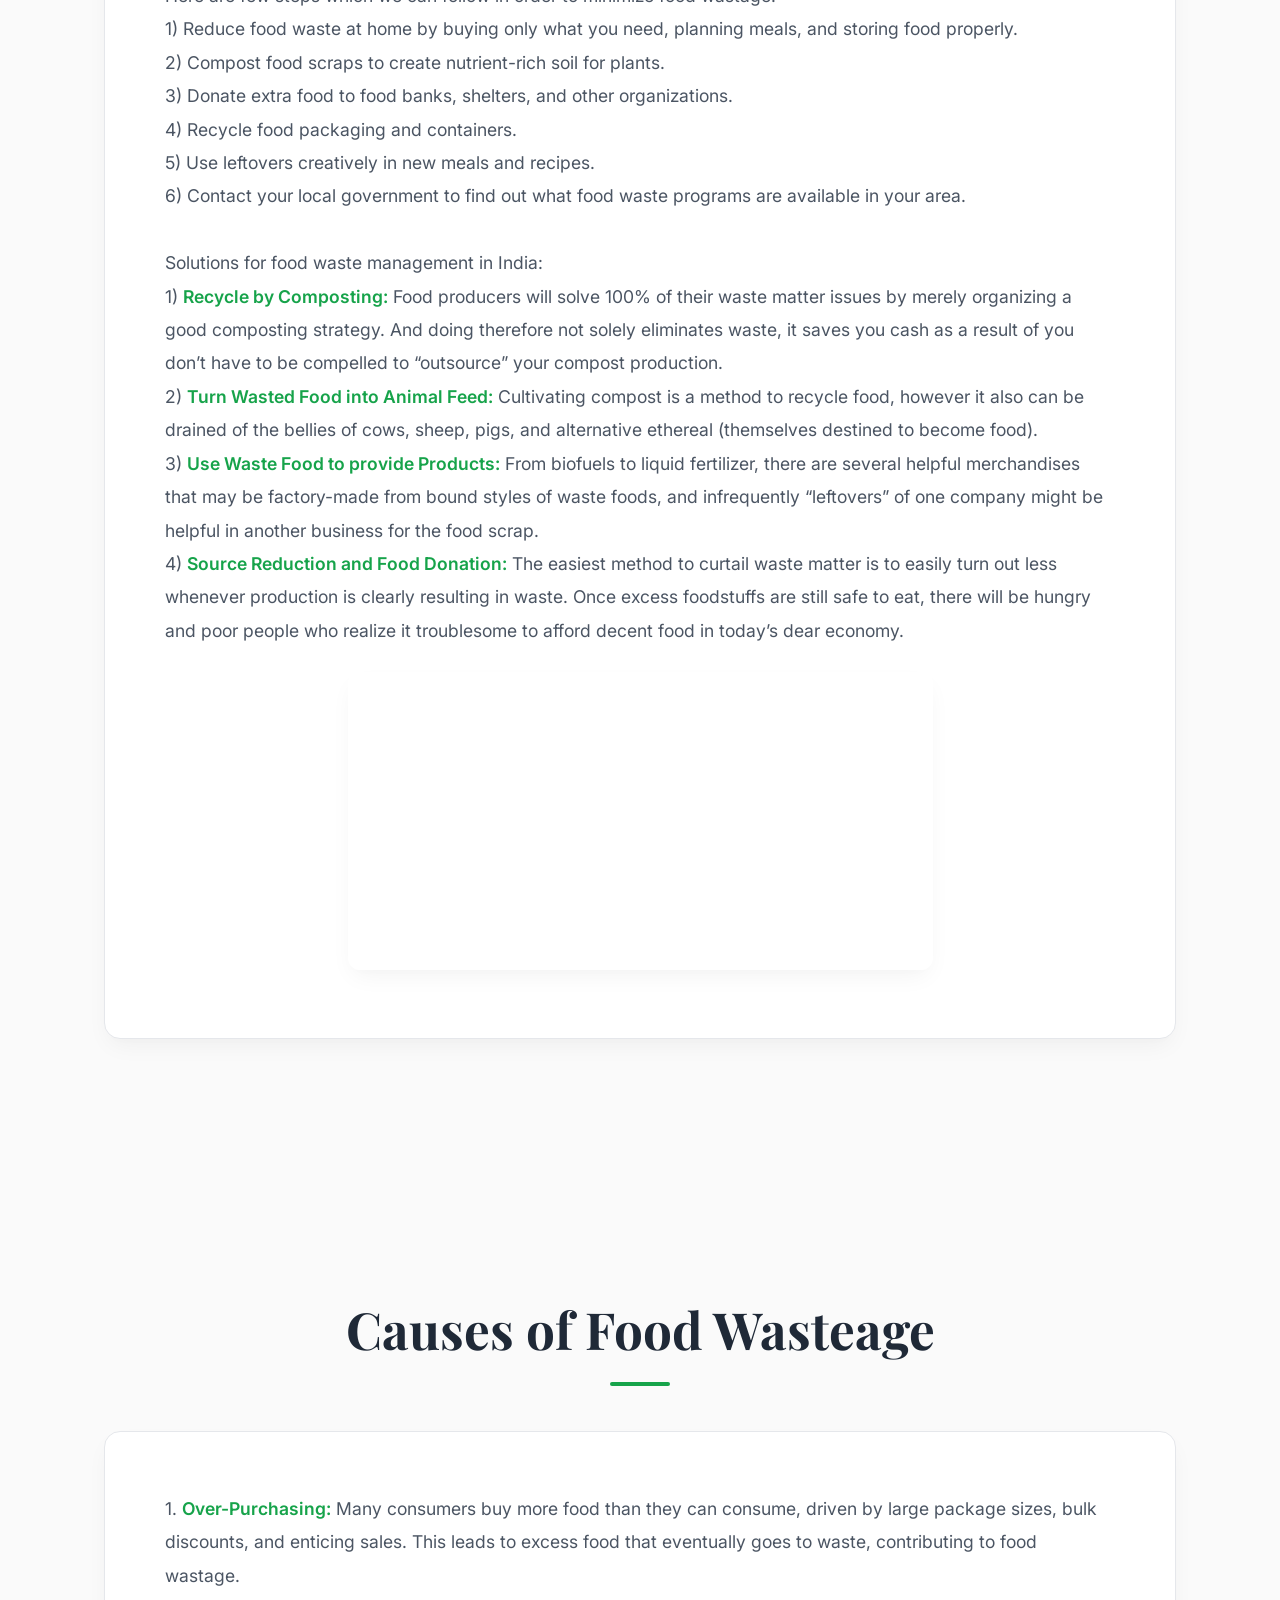
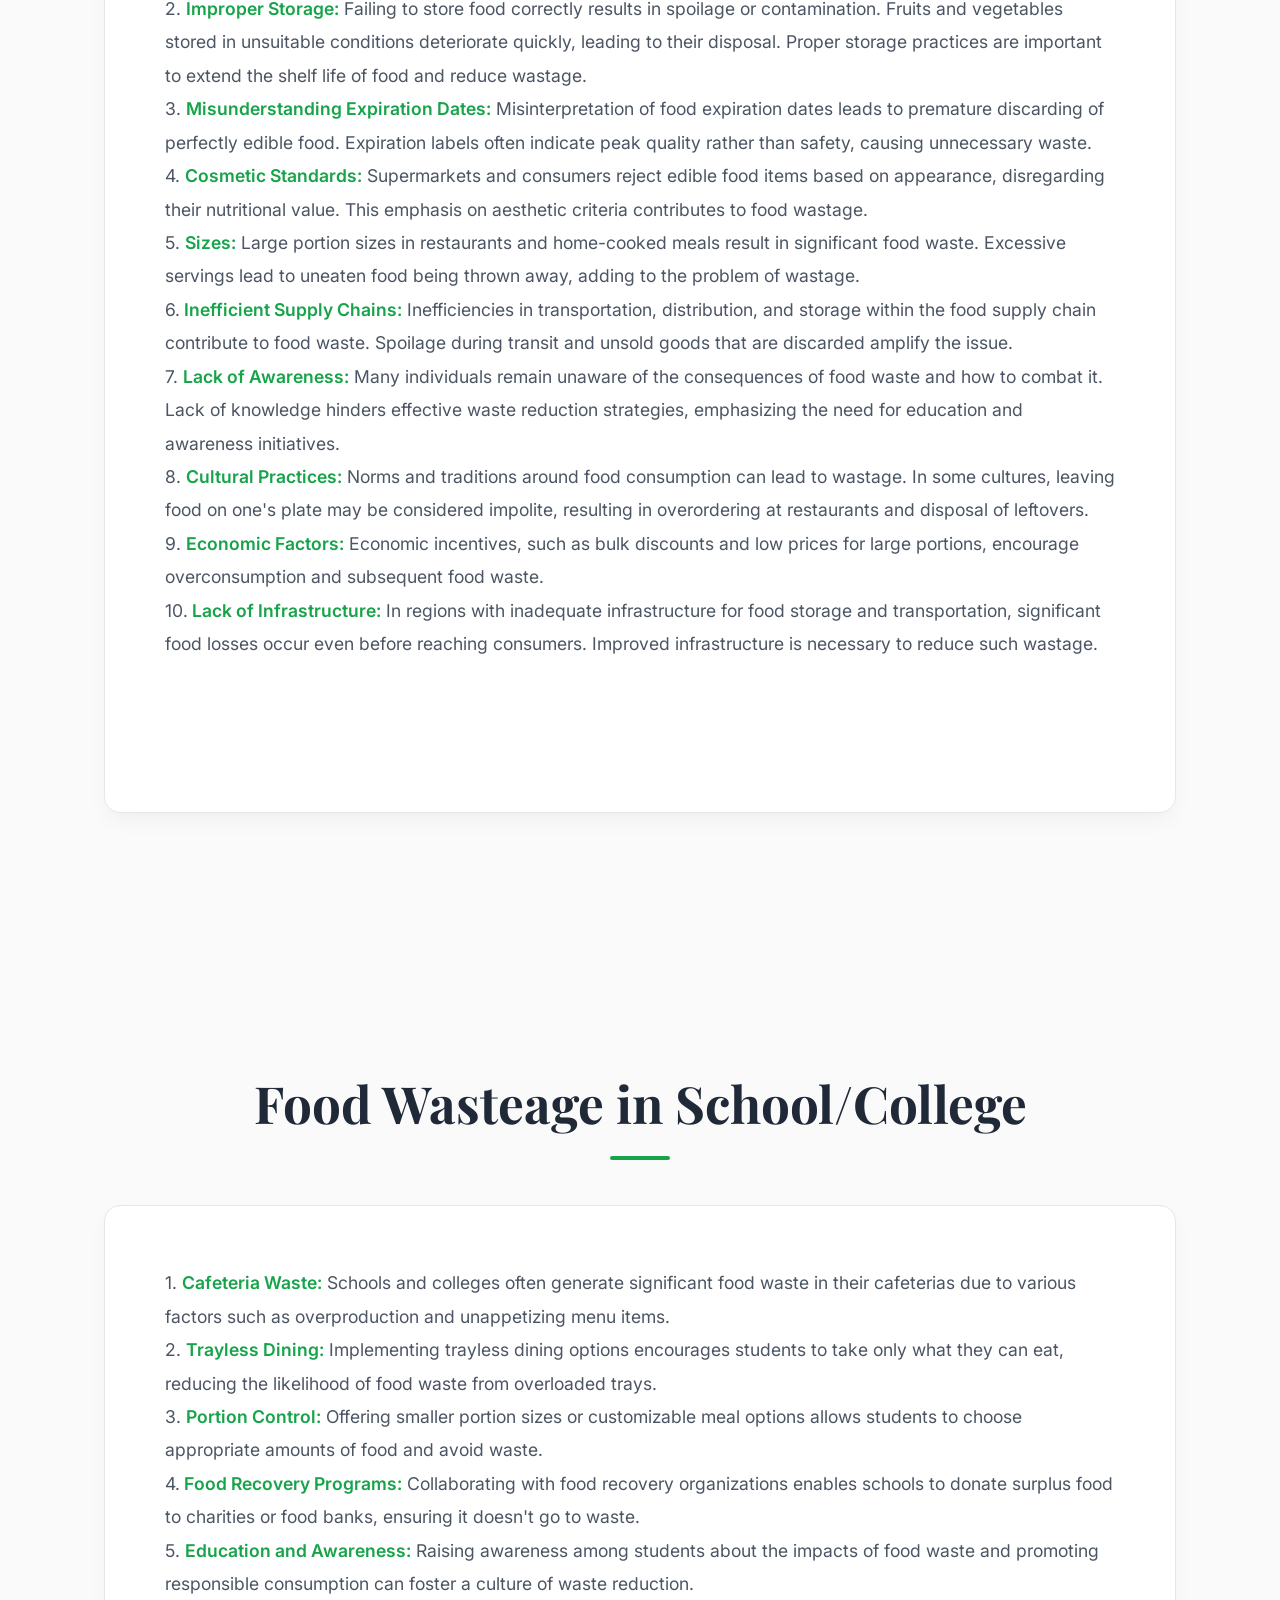
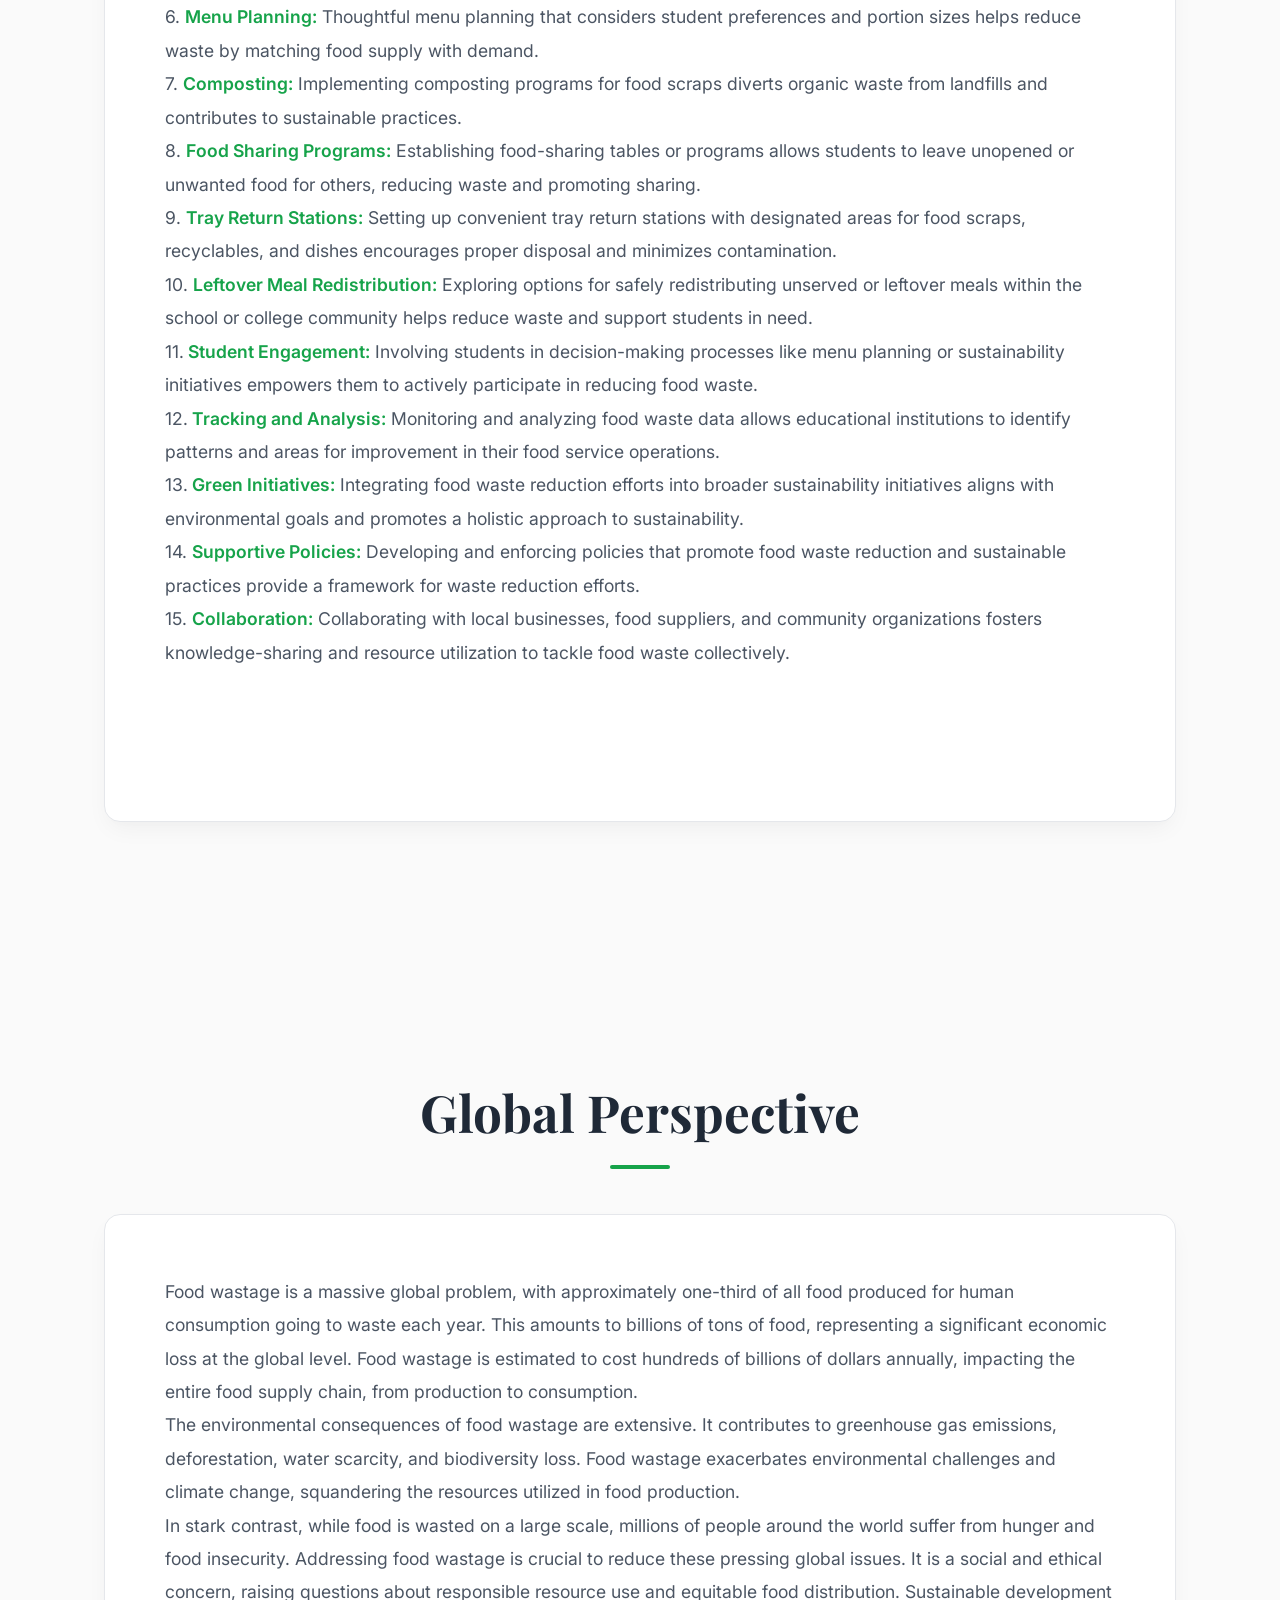
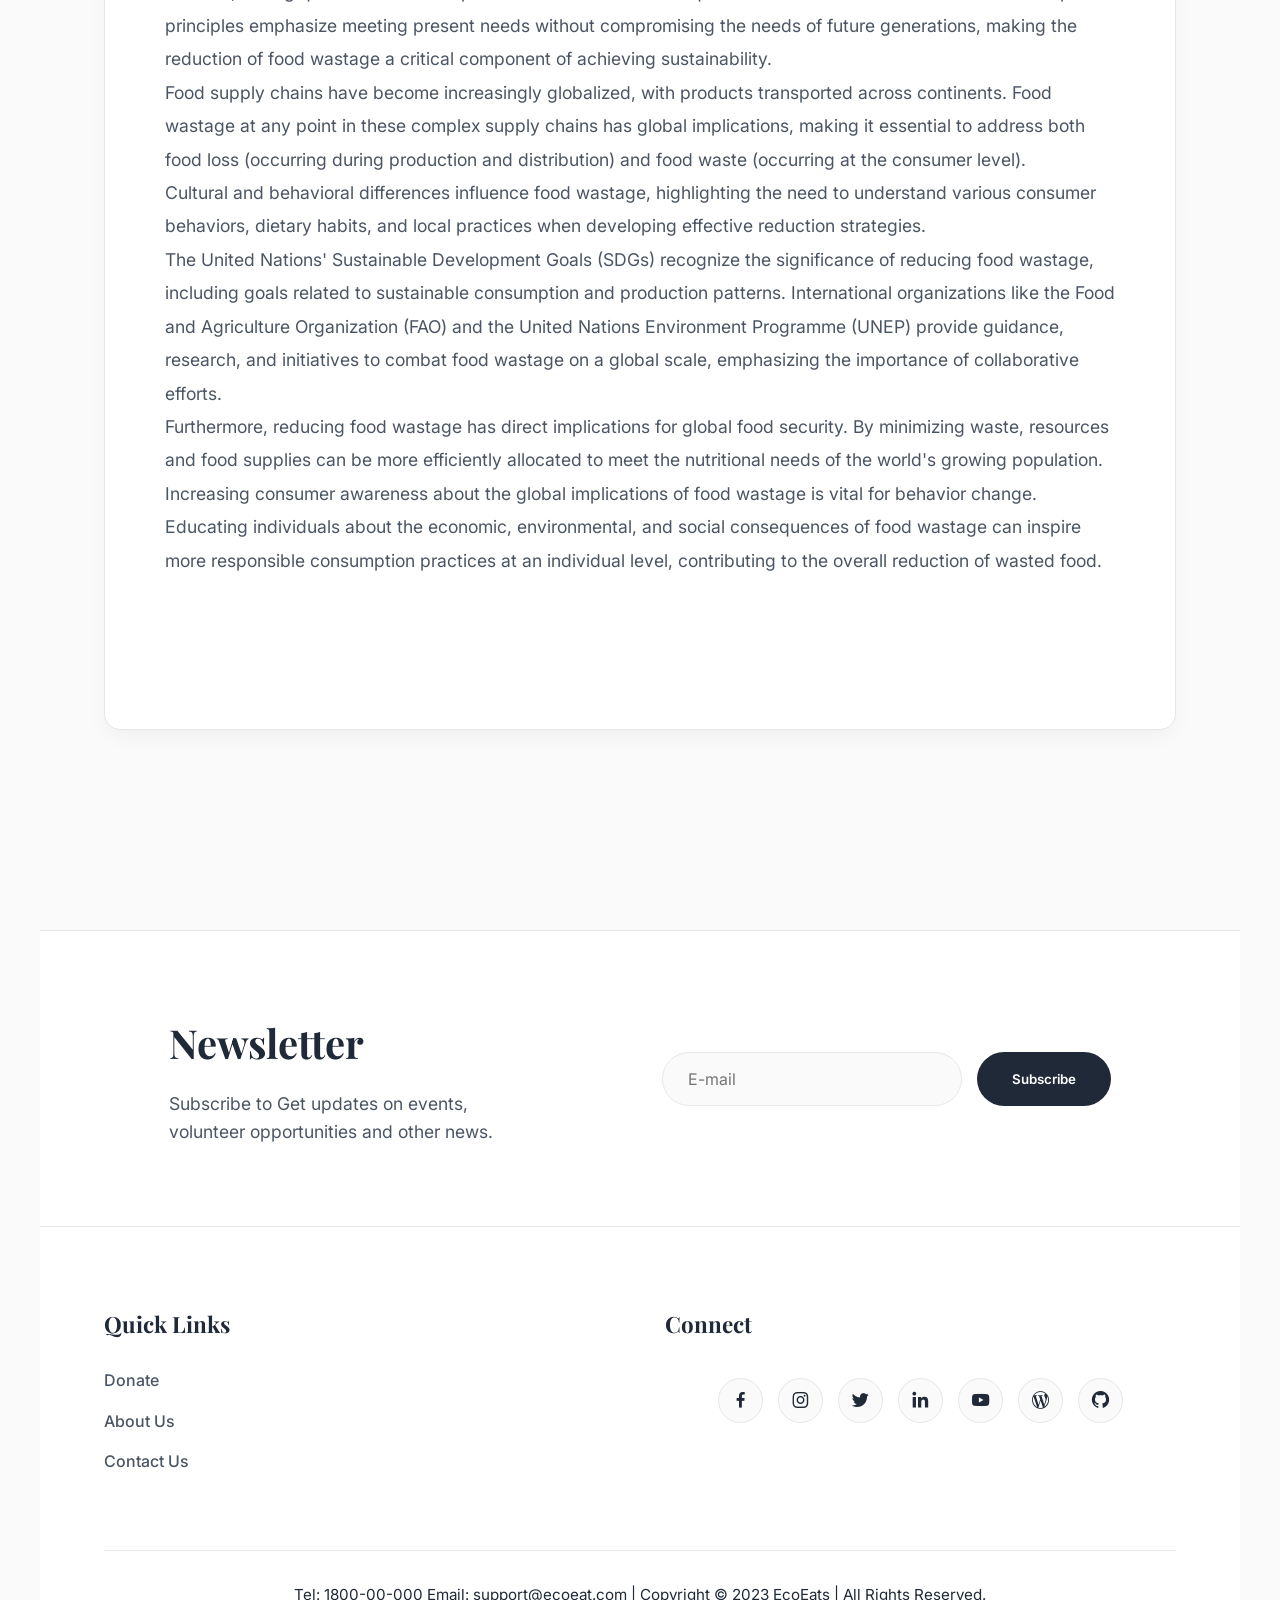
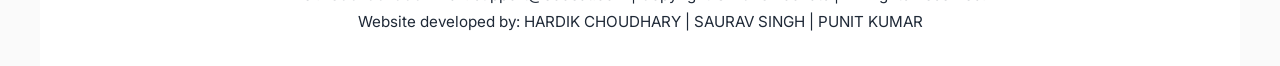
==== commit 47715b0e: "Complete design overhaul: Implement bright, clean, premium charity aesthetic" ====
--- a/index.html
+++ b/index.html
@@ -10,7 +10,9 @@
     <link rel="stylesheet" type="text/css" href="style.css">
     <link rel="preconnect" href="https://fonts.googleapis.com">
     <link rel="preconnect" href="https://fonts.gstatic.com" crossorigin>
-    <link href="https://fonts.googleapis.com/css2?family=Outfit:wght@300;400;500;600;700;800&display=swap" rel="stylesheet">
+    <link
+        href="https://fonts.googleapis.com/css2?family=Inter:wght@300;400;500;600&family=Playfair+Display:ital,wght@0,500;0,700;0,800;1,500&display=swap"
+        rel="stylesheet">
     <link rel="stylesheet" href="https://unpkg.com/boxicons@latest/css/boxicons.min.css">
 
 </head>
@@ -41,7 +43,8 @@
 
             <div class="title">
                 <h1>EcoEats</h1>
-                <p>"Throwing away food is like stealing from the table of those who are poor and hungry" - Pope Francis</p>
+                <p>"Throwing away food is like stealing from the table of those who are poor and hungry" - Pope Francis
+                </p>
                 <a href="./register.html" class="button">Donate Food!</a>
             </div>
         </div>
@@ -55,9 +58,12 @@
         </div>
         <div class="rowitems">
             <div class="container-box">
-                <h4>Food waste is any type of food that is discarded or not eaten. It can include uneaten food from meals, spoiled food, trimmings from food preparation, and food products that have been damaged and deemed unfit for human consumption.</h4>
+                <h4>Food waste is any type of food that is discarded or not eaten. It can include uneaten food from
+                    meals, spoiled food, trimmings from food preparation, and food products that have been damaged and
+                    deemed unfit for human consumption.</h4>
                 <h2>Types of food waste:</h2>
-                <h4>1) Fruit and Vegetable waste <br>2) Beverage waste <br>3) Fish, Meat & Poultry waste <br>4) Sugar Industry waste <br>5) Dairy waste <br>6) Mineral waste <br>7) Oil residue waste</h4> <br>
+                <h4>1) Fruit and Vegetable waste <br>2) Beverage waste <br>3) Fish, Meat & Poultry waste <br>4) Sugar
+                    Industry waste <br>5) Dairy waste <br>6) Mineral waste <br>7) Oil residue waste</h4> <br>
                 <img src="./files/1.jpg" alt="">
                 <img src="./files/2.jpg" alt="">
 
@@ -78,12 +84,24 @@
 
         <div class="container-box">
 
-            <h4>Food waste management systems are designed to reduce the amount of food waste created by businesses and households. These systems typically involve practices such as composting, recycling, and anaerobic digestion. Additionally, food waste
-                management systems often include education and awareness campaigns to help people understand how their food choices impact the environment. Such systems can also involve infrastructure changes, such as the implementation of collection
-                systems that make it easier for businesses and households to separate and properly dispose of their food waste. Every day, food businesses throw out high-quality, delicious food. It could be pallets of fresh bell peppers that aren’t the
-                ideal shape. Or carrots that are a little crooked. Or milk that was over-ordered for a local school district. Point is, it’s food that could feed people rather than ending up in a landfill. In India, the larger the marriage, the larger
-                the party, and also the additional stupendous the waste. No doubt weddings and banquets are an enormous supply of food wastage, however, restaurants and hotels conjointly contribute to food wastage. Nearly 14% of the total food produced
-                globally is lost between the harvest and retail stages. India's contribution to wasted food, at 68.8 million tonnes annually, is 7% of the global total, per the United Nations Environment Programme's Food Waste Index Report 2021. <br>
+            <h4>Food waste management systems are designed to reduce the amount of food waste created by businesses and
+                households. These systems typically involve practices such as composting, recycling, and anaerobic
+                digestion. Additionally, food waste
+                management systems often include education and awareness campaigns to help people understand how their
+                food choices impact the environment. Such systems can also involve infrastructure changes, such as the
+                implementation of collection
+                systems that make it easier for businesses and households to separate and properly dispose of their food
+                waste. Every day, food businesses throw out high-quality, delicious food. It could be pallets of fresh
+                bell peppers that aren’t the
+                ideal shape. Or carrots that are a little crooked. Or milk that was over-ordered for a local school
+                district. Point is, it’s food that could feed people rather than ending up in a landfill. In India, the
+                larger the marriage, the larger
+                the party, and also the additional stupendous the waste. No doubt weddings and banquets are an enormous
+                supply of food wastage, however, restaurants and hotels conjointly contribute to food wastage. Nearly
+                14% of the total food produced
+                globally is lost between the harvest and retail stages. India's contribution to wasted food, at 68.8
+                million tonnes annually, is 7% of the global total, per the United Nations Environment Programme's Food
+                Waste Index Report 2021. <br>
             </h4>
 
         </div>
@@ -96,22 +114,37 @@
         </div>
 
         <div class="container-box">
-            <h4> Here are few steps which we can follow in order to minimize food wastage: <br> 1) Reduce food waste at home by buying only what you need, planning meals, and storing food properly. <br> 2) Compost food scraps to create nutrient-rich soil for
-                plants. <br> 3) Donate extra food to food banks, shelters, and other organizations. <br> 4) Recycle food packaging and containers. <br> 5) Use leftovers creatively in new meals and recipes. <br> 6) Contact your local government to find
-                out what food waste programs are available in your area. <br> <br> Solutions for food waste management in India: <br> 1)
-
-                <span>Recycle by Composting:</span> Food producers will solve 100% of their waste matter issues by merely organizing a good composting strategy. And doing therefore not solely eliminates waste, it saves you cash as a result of you don’t
+            <h4> Here are few steps which we can follow in order to minimize food wastage: <br> 1) Reduce food waste at
+                home by buying only what you need, planning meals, and storing food properly. <br> 2) Compost food
+                scraps to create nutrient-rich soil for
+                plants. <br> 3) Donate extra food to food banks, shelters, and other organizations. <br> 4) Recycle food
+                packaging and containers. <br> 5) Use leftovers creatively in new meals and recipes. <br> 6) Contact
+                your local government to find
+                out what food waste programs are available in your area. <br> <br> Solutions for food waste management
+                in India: <br> 1)
+
+                <span>Recycle by Composting:</span> Food producers will solve 100% of their waste matter issues by
+                merely organizing a good composting strategy. And doing therefore not solely eliminates waste, it saves
+                you cash as a result of you don’t
                 have to be compelled to “outsource” your compost production. <br> 2)
 
-                <span>Turn Wasted Food into Animal Feed:</span> Cultivating compost is a method to recycle food, however it also can be drained of the bellies of cows, sheep, pigs, and alternative ethereal (themselves destined to become food). <br> 3)
-
-                <span>Use Waste Food to provide Products:</span> From biofuels to liquid fertilizer, there are several helpful merchandises that may be factory-made from bound styles of waste foods, and infrequently “leftovers” of one company might be
+                <span>Turn Wasted Food into Animal Feed:</span> Cultivating compost is a method to recycle food, however
+                it also can be drained of the bellies of cows, sheep, pigs, and alternative ethereal (themselves
+                destined to become food). <br> 3)
+
+                <span>Use Waste Food to provide Products:</span> From biofuels to liquid fertilizer, there are several
+                helpful merchandises that may be factory-made from bound styles of waste foods, and infrequently
+                “leftovers” of one company might be
                 helpful in another business for the food scrap. <br> 4)
 
-                <span>Source Reduction and Food Donation:</span> The easiest method to curtail waste matter is to easily turn out less whenever production is clearly resulting in waste. Once excess foodstuffs are still safe to eat, there will be hungry
+                <span>Source Reduction and Food Donation:</span> The easiest method to curtail waste matter is to easily
+                turn out less whenever production is clearly resulting in waste. Once excess foodstuffs are still safe
+                to eat, there will be hungry
                 and poor people who realize it troublesome to afford decent food in today’s dear economy.
             </h4>
-            <center><iframe width="585" height="298" src="https://www.youtube.com/embed/KZf9_GdDff0" title="5 tips to reduce food waste" frameborder="0" allow="accelerometer; autoplay; clipboard-write; encrypted-media; gyroscope; picture-in-picture; web-share"
+            <center><iframe width="585" height="298" src="https://www.youtube.com/embed/KZf9_GdDff0"
+                    title="5 tips to reduce food waste" frameborder="0"
+                    allow="accelerometer; autoplay; clipboard-write; encrypted-media; gyroscope; picture-in-picture; web-share"
                     allowfullscreen></iframe></center>
         </div>
 
@@ -124,13 +157,33 @@
 
         <div class="container-box">
             <h4>
-                1. <span>Over-Purchasing:</span> Many consumers buy more food than they can consume, driven by large package sizes, bulk discounts, and enticing sales. This leads to excess food that eventually goes to waste, contributing to food wastage.<br>                2. <span>Improper Storage:</span> Failing to store food correctly results in spoilage or contamination. Fruits and vegetables stored in unsuitable conditions deteriorate quickly, leading to their disposal. Proper storage practices are
-                important to extend the shelf life of food and reduce wastage.<br> 3. <span>Misunderstanding Expiration Dates:</span> Misinterpretation of food expiration dates leads to premature discarding of perfectly edible food. Expiration labels
+                1. <span>Over-Purchasing:</span> Many consumers buy more food than they can consume, driven by large
+                package sizes, bulk discounts, and enticing sales. This leads to excess food that eventually goes to
+                waste, contributing to food wastage.<br> 2. <span>Improper Storage:</span> Failing to store food
+                correctly results in spoilage or contamination. Fruits and vegetables stored in unsuitable conditions
+                deteriorate quickly, leading to their disposal. Proper storage practices are
+                important to extend the shelf life of food and reduce wastage.<br> 3. <span>Misunderstanding Expiration
+                    Dates:</span> Misinterpretation of food expiration dates leads to premature discarding of perfectly
+                edible food. Expiration labels
                 often indicate peak quality rather than safety, causing unnecessary waste.
-                <br> 4. <span>Cosmetic Standards:</span> Supermarkets and consumers reject edible food items based on appearance, disregarding their nutritional value. This emphasis on aesthetic criteria contributes to food wastage. <br>5. <span> Sizes:</span>                Large portion sizes in restaurants and home-cooked meals result in significant food waste. Excessive servings lead to uneaten food being thrown away, adding to the problem of wastage.<br> 6.<span> Inefficient Supply Chains:</span> Inefficiencies
-                in transportation, distribution, and storage within the food supply chain contribute to food waste. Spoilage during transit and unsold goods that are discarded amplify the issue.<br> 7. <span>Lack of Awareness:</span> Many individuals
-                remain unaware of the consequences of food waste and how to combat it. Lack of knowledge hinders effective waste reduction strategies, emphasizing the need for education and awareness initiatives.<br> 8. <span>Cultural Practices:</span>                Norms and traditions around food consumption can lead to wastage. In some cultures, leaving food on one's plate may be considered impolite, resulting in overordering at restaurants and disposal of leftovers. <br>9. <span>Economic Factors:</span>                Economic incentives, such as bulk discounts and low prices for large portions, encourage overconsumption and subsequent food waste.<br> 10.<span> Lack of Infrastructure:</span> In regions with inadequate infrastructure for food storage
-                and transportation, significant food losses occur even before reaching consumers. Improved infrastructure is necessary to reduce such wastage.
+                <br> 4. <span>Cosmetic Standards:</span> Supermarkets and consumers reject edible food items based on
+                appearance, disregarding their nutritional value. This emphasis on aesthetic criteria contributes to
+                food wastage. <br>5. <span> Sizes:</span> Large portion sizes in restaurants and home-cooked meals
+                result in significant food waste. Excessive servings lead to uneaten food being thrown away, adding to
+                the problem of wastage.<br> 6.<span> Inefficient Supply Chains:</span> Inefficiencies
+                in transportation, distribution, and storage within the food supply chain contribute to food waste.
+                Spoilage during transit and unsold goods that are discarded amplify the issue.<br> 7. <span>Lack of
+                    Awareness:</span> Many individuals
+                remain unaware of the consequences of food waste and how to combat it. Lack of knowledge hinders
+                effective waste reduction strategies, emphasizing the need for education and awareness initiatives.<br>
+                8. <span>Cultural Practices:</span> Norms and traditions around food consumption can lead to wastage. In
+                some cultures, leaving food on one's plate may be considered impolite, resulting in overordering at
+                restaurants and disposal of leftovers. <br>9. <span>Economic Factors:</span> Economic incentives, such
+                as bulk discounts and low prices for large portions, encourage overconsumption and subsequent food
+                waste.<br> 10.<span> Lack of Infrastructure:</span> In regions with inadequate infrastructure for food
+                storage
+                and transportation, significant food losses occur even before reaching consumers. Improved
+                infrastructure is necessary to reduce such wastage.
                 <center><img src="./files/3.jpg" alt=""> <img src="./files/4.jpg" alt=""></center> <br>
 
             </h4>
@@ -145,107 +198,157 @@
         </div>
 
         <div class="container-box">
-                        <h4>
-                            1. <span>Cafeteria Waste:</span> Schools and colleges often generate significant food waste in their cafeterias due to various factors such as overproduction and unappetizing menu items.<br> 2. <span>Trayless Dining:</span>                            Implementing trayless dining options encourages students to take only what they can eat, reducing the likelihood of food waste from overloaded trays.<br> 3. <span>Portion Control:</span> Offering smaller portion sizes or customizable
-                            meal options allows students to choose appropriate amounts of food and avoid waste.<br> 4.<span> Food Recovery Programs:</span> Collaborating with food recovery organizations enables schools to donate surplus food to charities
-                            or food banks, ensuring it doesn't go to waste.
-                            <br> 5. <span>Education and Awareness:</span> Raising awareness among students about the impacts of food waste and promoting responsible consumption can foster a culture of waste reduction.<br> 6. <span>Menu Planning:</span>                            Thoughtful menu planning that considers student preferences and portion sizes helps reduce waste by matching food supply with demand.<br> 7. <span>Composting:</span> Implementing composting programs for food scraps diverts
-                            organic waste from landfills and contributes to sustainable practices.<br> 8. <span>Food Sharing Programs:</span> Establishing food-sharing tables or programs allows students to leave unopened or unwanted food for others, reducing
-                            waste and promoting sharing.<br> 9. <span>Tray Return Stations:</span> Setting up convenient tray return stations with designated areas for food scraps, recyclables, and dishes encourages proper disposal and minimizes contamination.
-                            <br>10. <span>Leftover Meal Redistribution:</span> Exploring options for safely redistributing unserved or leftover meals within the school or college community helps reduce waste and support students in need.<br> 11.<span> Student Engagement:</span>                            Involving students in decision-making processes like menu planning or sustainability initiatives empowers them to actively participate in reducing food waste.<br> 12.<span> Tracking and Analysis:</span> Monitoring and analyzing
-                            food waste data allows educational institutions to identify patterns and areas for improvement in their food service operations. <br>13.<span> Green Initiatives:</span> Integrating food waste reduction efforts into broader
-                            sustainability initiatives aligns with environmental goals and promotes a holistic approach to sustainability. <br>14. <span>Supportive Policies:</span> Developing and enforcing policies that promote food waste reduction and
-                            sustainable practices provide a framework for waste reduction efforts. <br>15. <span>Collaboration:</span> Collaborating with local businesses, food suppliers, and community organizations fosters knowledge-sharing and resource
-                            utilization to tackle food waste collectively.
-                            <br>
-                            <center><img src="./files/3.jpg" alt=""> <img src="./files/4.jpg" alt=""></center> <br>
-
-                        </h4>
-
+            <h4>
+                1. <span>Cafeteria Waste:</span> Schools and colleges often generate significant food waste in their
+                cafeterias due to various factors such as overproduction and unappetizing menu items.<br> 2.
+                <span>Trayless Dining:</span> Implementing trayless dining options encourages students to take only what
+                they can eat, reducing the likelihood of food waste from overloaded trays.<br> 3. <span>Portion
+                    Control:</span> Offering smaller portion sizes or customizable
+                meal options allows students to choose appropriate amounts of food and avoid waste.<br> 4.<span> Food
+                    Recovery Programs:</span> Collaborating with food recovery organizations enables schools to donate
+                surplus food to charities
+                or food banks, ensuring it doesn't go to waste.
+                <br> 5. <span>Education and Awareness:</span> Raising awareness among students about the impacts of food
+                waste and promoting responsible consumption can foster a culture of waste reduction.<br> 6. <span>Menu
+                    Planning:</span> Thoughtful menu planning that considers student preferences and portion sizes helps
+                reduce waste by matching food supply with demand.<br> 7. <span>Composting:</span> Implementing
+                composting programs for food scraps diverts
+                organic waste from landfills and contributes to sustainable practices.<br> 8. <span>Food Sharing
+                    Programs:</span> Establishing food-sharing tables or programs allows students to leave unopened or
+                unwanted food for others, reducing
+                waste and promoting sharing.<br> 9. <span>Tray Return Stations:</span> Setting up convenient tray return
+                stations with designated areas for food scraps, recyclables, and dishes encourages proper disposal and
+                minimizes contamination.
+                <br>10. <span>Leftover Meal Redistribution:</span> Exploring options for safely redistributing unserved
+                or leftover meals within the school or college community helps reduce waste and support students in
+                need.<br> 11.<span> Student Engagement:</span> Involving students in decision-making processes like menu
+                planning or sustainability initiatives empowers them to actively participate in reducing food waste.<br>
+                12.<span> Tracking and Analysis:</span> Monitoring and analyzing
+                food waste data allows educational institutions to identify patterns and areas for improvement in their
+                food service operations. <br>13.<span> Green Initiatives:</span> Integrating food waste reduction
+                efforts into broader
+                sustainability initiatives aligns with environmental goals and promotes a holistic approach to
+                sustainability. <br>14. <span>Supportive Policies:</span> Developing and enforcing policies that promote
+                food waste reduction and
+                sustainable practices provide a framework for waste reduction efforts. <br>15.
+                <span>Collaboration:</span> Collaborating with local businesses, food suppliers, and community
+                organizations fosters knowledge-sharing and resource
+                utilization to tackle food waste collectively.
+                <br>
+                <center><img src="./files/3.jpg" alt=""> <img src="./files/4.jpg" alt=""></center> <br>
+
+            </h4>
+
+        </div>
+
+    </section>
+
+    <section class="fwm" id="global-perspective">
+        <div class="fwm-title">
+            <h2>Global Perspective</h2>
+        </div>
+
+        <div class="container-box">
+            <h4>
+                Food wastage is a massive global problem, with approximately one-third of all food produced for human
+                consumption going to waste each year. This amounts to billions of tons of food, representing a
+                significant economic loss at the global level. Food wastage
+                is estimated to cost hundreds of billions of dollars annually, impacting the entire food supply chain,
+                from production to consumption.<br>The environmental consequences of
+                food wastage are extensive. It contributes to greenhouse gas emissions, deforestation, water scarcity,
+                and biodiversity loss. Food wastage exacerbates environmental challenges and climate change, squandering
+                the
+                resources utilized in food production.<br>In stark contrast, while food is wasted on a large scale,
+                millions of people around the world suffer from hunger and food insecurity. Addressing food wastage is
+                crucial
+                to reduce these pressing global issues. It is a social and ethical concern, raising questions about
+                responsible resource use and equitable food distribution. Sustainable development principles emphasize
+                meeting
+                present needs without compromising the needs of future generations, making the reduction of food wastage
+                a critical component of achieving sustainability.<br>Food supply chains have become increasingly
+                globalized,
+                with products transported across continents. Food wastage at any point in these complex supply chains
+                has global implications, making it essential to address both food loss (occurring during production and
+                distribution)
+                and food waste (occurring at the consumer level).<br>Cultural and behavioral differences influence food
+                wastage, highlighting the need to understand various consumer behaviors, dietary habits, and local
+                practices
+                when developing effective reduction strategies.<br>The United Nations' Sustainable Development Goals
+                (SDGs) recognize the significance of reducing food wastage, including goals related to sustainable
+                consumption
+                and production patterns. International organizations like the Food and Agriculture Organization (FAO)
+                and the United Nations Environment Programme (UNEP) provide guidance, research, and initiatives to
+                combat food
+                wastage on a global scale, emphasizing the importance of collaborative efforts.<br>Furthermore, reducing
+                food wastage has direct implications for global food security. By minimizing waste, resources and food
+                supplies
+                can be more efficiently allocated to meet the nutritional needs of the world's growing
+                population.<br>Increasing consumer awareness about the global implications of food wastage is vital for
+                behavior change. Educating
+                individuals about the economic, environmental, and social consequences of food wastage can inspire more
+                responsible consumption practices at an individual level, contributing to the overall reduction of
+                wasted food.
+                <center><img src="./files/3.jpg" alt=""> <img src="./files/4.jpg" alt=""></center> <br>
+
+            </h4>
+
+        </div>
+
+    </section>
+
+    <!-- Newsletter -->
+
+    <section class="newsletter">
+        <div class="newstext">
+            <h2>Newsletter</h2>
+            <p>Subscribe to Get updates on events, <br> volunteer opportunities and other news.</p>
+        </div>
+
+        <div class="send">
+            <form action="">
+                <input type="email" name="emailid" placeholder="E-mail" required>
+                <input type="submit" value="Subscribe">
+            </form>
+        </div>
+
+    </section>
+
+    <!-- Footer -->
+
+    <section class="footer">
+        <div class="foot">
+            <div class="footer-content">
+
+                <div class="footlinks">
+                    <h4>Quick Links</h4>
+                    <ul>
+                        <li><a href="./register.html">Donate</a></li>
+                        <li><a href="./about.html">About Us</a></li>
+                        <li><a href="./contact.html">Contact Us</a></li>
+                    </ul>
+                </div>
+
+                <div class="footlinks">
+                    <h4>Connect</h4>
+                    <div class="social">
+                        <a href="" target="_blank"><i class='bx bxl-facebook'></i></a>
+                        <a href="" target="_blank"><i class='bx bxl-instagram'></i></a>
+                        <a href="" target="_blank"><i class='bx bxl-twitter'></i></a>
+                        <a href="" target="_blank"><i class='bx bxl-linkedin'></i></a>
+                        <a href="" target="_blank"><i class='bx bxl-youtube'></i></a>
+                        <a href="" target="_blank"><i class='bx bxl-wordpress'></i></a>
+                        <a href="" target="_blank"><i class='bx bxl-github'></i></a>
                     </div>
-
-    </section>
-
-    <section class="fwm" id="global-perspective">
-        <div class="fwm-title">
-            <h2>Global Perspective</h2>
-        </div>
-
-        <div class="container-box">
-                                    <h4>
-                                        Food wastage is a massive global problem, with approximately one-third of all food produced for human consumption going to waste each year. This amounts to billions of tons of food, representing a significant economic loss at the global level. Food wastage
-                                        is estimated to cost hundreds of billions of dollars annually, impacting the entire food supply chain, from production to consumption.<br>The environmental consequences of
-                                        food wastage are extensive. It contributes to greenhouse gas emissions, deforestation, water scarcity, and biodiversity loss. Food wastage exacerbates environmental challenges and climate change, squandering the
-                                        resources utilized in food production.<br>In stark contrast, while food is wasted on a large scale, millions of people around the world suffer from hunger and food insecurity. Addressing food wastage is crucial
-                                        to reduce these pressing global issues. It is a social and ethical concern, raising questions about responsible resource use and equitable food distribution. Sustainable development principles emphasize meeting
-                                        present needs without compromising the needs of future generations, making the reduction of food wastage a critical component of achieving sustainability.<br>Food supply chains have become increasingly globalized,
-                                        with products transported across continents. Food wastage at any point in these complex supply chains has global implications, making it essential to address both food loss (occurring during production and distribution)
-                                        and food waste (occurring at the consumer level).<br>Cultural and behavioral differences influence food wastage, highlighting the need to understand various consumer behaviors, dietary habits, and local practices
-                                        when developing effective reduction strategies.<br>The United Nations' Sustainable Development Goals (SDGs) recognize the significance of reducing food wastage, including goals related to sustainable consumption
-                                        and production patterns. International organizations like the Food and Agriculture Organization (FAO) and the United Nations Environment Programme (UNEP) provide guidance, research, and initiatives to combat food
-                                        wastage on a global scale, emphasizing the importance of collaborative efforts.<br>Furthermore, reducing food wastage has direct implications for global food security. By minimizing waste, resources and food supplies
-                                        can be more efficiently allocated to meet the nutritional needs of the world's growing population.<br>Increasing consumer awareness about the global implications of food wastage is vital for behavior change. Educating
-                                        individuals about the economic, environmental, and social consequences of food wastage can inspire more responsible consumption practices at an individual level, contributing to the overall reduction of wasted food.
-                                        <center><img src="./files/3.jpg" alt=""> <img src="./files/4.jpg" alt=""></center> <br>
-
-                                    </h4>
-
-                                </div>
-
-    </section>
-
-    <!-- Newsletter -->
-
-                            <section class="newsletter">
-                                <div class="newstext">
-                                    <h2>Newsletter</h2>
-                                    <p>Subscribe to Get updates on events, <br> volunteer opportunities and other news.</p>
-                                </div>
-
-                                <div class="send">
-                                    <form action="">
-                                        <input type="email" name="emailid" placeholder="E-mail" required>
-                                        <input type="submit" value="Subscribe">
-                                    </form>
-                                </div>
-
-                            </section>
-
-                            <!-- Footer -->
-
-                            <section class="footer">
-                                <div class="foot">
-                                    <div class="footer-content">
-
-                                        <div class="footlinks">
-                                            <h4>Quick Links</h4>
-                                            <ul>
-                                                <li><a href="./register.html">Donate</a></li>
-                                                <li><a href="./about.html">About Us</a></li>
-                                                <li><a href="./contact.html">Contact Us</a></li>
-                                            </ul>
-                                        </div>
-
-                                        <div class="footlinks">
-                                            <h4>Connect</h4>
-                                            <div class="social">
-                                                <a href="" target="_blank"><i class='bx bxl-facebook'></i></a>
-                                                <a href="" target="_blank"><i class='bx bxl-instagram' ></i></a>
-                                                <a href="" target="_blank"><i class='bx bxl-twitter' ></i></a>
-                                                <a href="" target="_blank"><i class='bx bxl-linkedin' ></i></a>
-                                                <a href="" target="_blank"><i class='bx bxl-youtube' ></i></a>
-                                                <a href="" target="_blank"><i class='bx bxl-wordpress' ></i></a>
-                                                <a href="" target="_blank"><i class='bx bxl-github'></i></a>
-                                            </div>
-                                        </div>
-
-                                    </div>
-                                </div>
-
-                                <div class="end">
-                                    <p>Tel: 1800-00-000 Email: support@ecoeat.com | Copyright © 2023 EcoEats | All Rights Reserved. <br>Website developed by: HARDIK CHOUDHARY | SAURAV SINGH | PUNIT KUMAR</p>
-                                </div>
-                            </section>
+                </div>
+
+            </div>
+        </div>
+
+        <div class="end">
+            <p>Tel: 1800-00-000 Email: support@ecoeat.com | Copyright © 2023 EcoEats | All Rights Reserved. <br>Website
+                developed by: HARDIK CHOUDHARY | SAURAV SINGH | PUNIT KUMAR</p>
+        </div>
+    </section>
 
 
 
--- a/style.css
+++ b/style.css
@@ -1,38 +1,55 @@
-@import url('https://fonts.googleapis.com/css2?family=Outfit:wght@300;400;500;600;700;800&display=swap');
+@import url('https://fonts.googleapis.com/css2?family=Inter:wght@300;400;500;600&family=Playfair+Display:ital,wght@0,500;0,700;0,800;1,500&display=swap');
 
 :root {
-    --bg-dark: #0f172a;
-    --bg-darker: #020617;
-    --primary: #10b981;
-    /* Emerald Green */
-    --primary-hover: #059669;
-    --text-main: #f8fafc;
-    --text-muted: #94a3b8;
-    --glass-bg: rgba(255, 255, 255, 0.03);
-    --glass-border: rgba(255, 255, 255, 0.1);
-    --card-shadow: 0 25px 50px -12px rgba(0, 0, 0, 0.5);
-    --neon-glow: 0 0 20px rgba(16, 185, 129, 0.3);
+    --bg-main: #FAFAFA;
+    /* Soft Off-White Background */
+    --bg-surface: #FFFFFF;
+    /* Pure White for cards/forms */
+    --primary: #16A34A;
+    /* Leaf Green */
+    --primary-hover: #15803D;
+    /* Deeper Green */
+    --text-main: #1F2937;
+    /* Slate Gray for readability */
+    --text-muted: #4B5563;
+    /* Softer Gray for descriptions */
+    --accent: #F59E0B;
+    /* Amber for subtle secondary highlights */
+    --border-light: #E5E7EB;
+    /* Faint border for structure */
+    --shadow-soft: 0 10px 25px -5px rgba(0, 0, 0, 0.05), 0 8px 10px -6px rgba(0, 0, 0, 0.01);
+    --shadow-hover: 0 20px 40px -5px rgba(0, 0, 0, 0.08), 0 10px 10px -5px rgba(0, 0, 0, 0.02);
 }
 
 * {
     margin: 0;
     padding: 0;
     box-sizing: border-box;
-    font-family: 'Outfit', sans-serif;
+    font-family: 'Inter', sans-serif;
     scroll-behavior: smooth;
     color: var(--text-main);
 }
 
 body {
-    background-color: var(--bg-darker);
+    background-color: var(--bg-main);
     overflow-x: hidden;
+    line-height: 1.6;
+}
+
+h1,
+h2,
+h3,
+.title h1,
+.fwm-title h2 {
+    font-family: 'Playfair Display', serif;
+    color: var(--text-main);
 }
 
 /* Animations */
 @keyframes fadeInDown {
     from {
         opacity: 0;
-        transform: translateY(-30px);
+        transform: translateY(-20px);
     }
 
     to {
@@ -44,7 +61,7 @@
 @keyframes fadeInUp {
     from {
         opacity: 0;
-        transform: translateY(40px);
+        transform: translateY(30px);
     }
 
     to {
@@ -61,6 +78,7 @@
     display: flex;
     justify-content: center;
     align-items: center;
+    background-color: var(--bg-surface);
 }
 
 .banner img {
@@ -71,7 +89,8 @@
     height: 100%;
     object-fit: cover;
     z-index: 0;
-    filter: brightness(0.4) saturate(1.2);
+    filter: brightness(0.65) sepia(0.2) hue-rotate(90deg);
+    /* Slight warm green tint to images */
 }
 
 .content {
@@ -79,10 +98,10 @@
     z-index: 2;
     width: 100%;
     height: 100vh;
-    background: linear-gradient(to bottom, rgba(2, 6, 23, 0.3), var(--bg-darker));
-}
-
-/* Navigation */
+    background: linear-gradient(to bottom, rgba(250, 250, 250, 0.1), var(--bg-main));
+}
+
+/* Navigation - Now Bright & Clean */
 nav {
     width: 100%;
     position: fixed;
@@ -92,174 +111,202 @@
     display: flex;
     align-items: center;
     justify-content: space-between;
-    background: rgba(15, 23, 42, 0.7);
-    backdrop-filter: blur(16px);
-    -webkit-backdrop-filter: blur(16px);
-    border-bottom: 1px solid var(--glass-border);
-    animation: fadeInDown 0.8s cubic-bezier(0.16, 1, 0.3, 1) forwards;
+    background: rgba(255, 255, 255, 0.95);
+    backdrop-filter: blur(10px);
+    -webkit-backdrop-filter: blur(10px);
+    border-bottom: 1px solid var(--border-light);
+    box-shadow: 0 4px 6px -1px rgba(0, 0, 0, 0.02);
+    animation: fadeInDown 0.8s ease forwards;
 }
 
 nav .logo {
     width: 50px;
     height: auto;
-    filter: drop-shadow(0 0 10px rgba(16, 185, 129, 0.5));
 }
 
 .navbar {
     display: flex;
+    gap: 35px;
+    list-style: none;
+}
+
+.navbar li {
+    display: flex;
     gap: 30px;
-    list-style: none;
-}
-
-.navbar li {
-    display: flex;
-    gap: 30px;
 }
 
 .navbar a {
-    color: var(--text-main);
-    font-size: 1.05rem;
+    color: var(--text-muted);
+    font-size: 1rem;
     font-weight: 500;
     text-decoration: none;
     transition: all 0.3s ease;
-    padding: 8px 16px;
-    border-radius: 8px;
+    padding: 8px 0;
+    position: relative;
+}
+
+.navbar a::after {
+    content: '';
+    position: absolute;
+    width: 0;
+    height: 2px;
+    bottom: 0;
+    left: 0;
+    background-color: var(--primary);
+    transition: width 0.3s ease;
 }
 
 .navbar a:hover,
 .navbar a.active {
-    background: var(--glass-bg);
     color: var(--primary);
-    box-shadow: inset 0 0 0 1px var(--glass-border);
+}
+
+.navbar a:hover::after,
+.navbar a.active::after {
+    width: 100%;
 }
 
 /* Hero Title */
 .title {
     max-width: 800px;
-    margin: 30vh auto 0;
+    margin: 32vh auto 0;
     text-align: center;
     padding: 0 20px;
-    animation: fadeInUp 1s cubic-bezier(0.16, 1, 0.3, 1) backwards;
+    animation: fadeInUp 1s ease backwards;
     animation-delay: 0.2s;
 }
 
 .title h1 {
-    font-size: 5rem;
+    font-size: 5.5rem;
     font-weight: 800;
     line-height: 1.1;
-    margin-bottom: 20px;
-    background: linear-gradient(135deg, #fff 0%, #cbd5e1 100%);
-    -webkit-background-clip: text;
-    background-clip: text;
-    -webkit-text-fill-color: transparent;
-    letter-spacing: -2px;
+    margin-bottom: 25px;
+    color: var(--text-main);
+    text-shadow: 0 2px 10px rgba(255, 255, 255, 0.5);
+    /* Helps it pop against the background image */
 }
 
 .title p {
-    font-size: 1.25rem;
-    color: var(--text-muted);
+    font-size: 1.3rem;
+    color: var(--text-main);
     margin-bottom: 40px;
-    font-weight: 300;
-    line-height: 1.6;
+    font-weight: 500;
+    text-shadow: 0 1px 4px rgba(255, 255, 255, 0.8);
 }
 
 .button {
     display: inline-block;
-    padding: 15px 40px;
-    font-size: 1.1rem;
+    padding: 16px 45px;
+    font-size: 1.05rem;
     font-weight: 600;
-    color: var(--bg-darker);
+    color: white;
     background: var(--primary);
-    border-radius: 30px;
+    border-radius: 40px;
     text-decoration: none;
-    transition: all 0.3s cubic-bezier(0.4, 0, 0.2, 1);
-    box-shadow: 0 10px 20px rgba(16, 185, 129, 0.2);
+    transition: all 0.3s ease;
+    box-shadow: 0 4px 14px 0 rgba(22, 163, 74, 0.39);
 }
 
 .button:hover {
-    transform: translateY(-3px);
+    transform: translateY(-2px);
     background: var(--primary-hover);
-    box-shadow: 0 15px 25px rgba(16, 185, 129, 0.4);
+    box-shadow: 0 6px 20px rgba(22, 163, 74, 0.4);
 }
 
 /* Sections & Containers */
 section {
     padding: 100px 5%;
-    max-width: 1400px;
+    max-width: 1200px;
     margin: 0 auto;
 }
 
 .fwm-title {
-    margin-bottom: 50px;
+    margin-bottom: 60px;
+    text-align: center;
 }
 
 .fwm-title h2,
 .text h2 {
-    font-size: 3rem;
+    font-size: 3.2rem;
     font-weight: 700;
-    text-align: center;
-    line-height: 1.2;
-    background: linear-gradient(to right, var(--text-main), var(--primary));
-    -webkit-background-clip: text;
-    background-clip: text;
-    -webkit-text-fill-color: transparent;
+    color: var(--text-main);
+    position: relative;
+    display: inline-block;
+}
+
+.fwm-title h2::after,
+.text h2::after {
+    content: '';
+    position: absolute;
+    width: 60px;
+    height: 4px;
+    background: var(--primary);
+    bottom: -15px;
+    left: 50%;
+    transform: translateX(-50%);
+    border-radius: 2px;
 }
 
 .container-box {
-    background: var(--glass-bg);
-    border: 1px solid var(--glass-border);
-    backdrop-filter: blur(10px);
-    border-radius: 24px;
-    padding: 50px;
-    margin-bottom: 40px;
-    box-shadow: var(--card-shadow);
-    transition: transform 0.4s ease, box-shadow 0.4s ease;
+    background: var(--bg-surface);
+    border: 1px solid var(--border-light);
+    border-radius: 16px;
+    padding: 60px;
+    margin-bottom: 50px;
+    box-shadow: var(--shadow-soft);
+    transition: all 0.4s ease;
 }
 
 .container-box:hover {
-    transform: translateY(-5px);
-    box-shadow: var(--neon-glow);
-    border-color: rgba(16, 185, 129, 0.3);
+    transform: translateY(-8px);
+    box-shadow: var(--shadow-hover);
 }
 
 .container-box h4 {
-    font-size: 1.15rem;
-    line-height: 1.8;
+    font-size: 1.1rem;
+    line-height: 1.9;
     color: var(--text-muted);
     font-weight: 400;
-    margin-bottom: 30px;
+    margin-bottom: 25px;
 }
 
 .container-box h4 span {
     color: var(--primary);
     font-weight: 600;
+    font-family: 'Inter', sans-serif;
 }
 
 .container-box h2 {
-    margin: 20px 0 10px;
-    color: var(--text-main);
+    margin: 30px 0 15px;
+    font-size: 2rem;
 }
 
 .container-box img {
-    border-radius: 16px;
+    border-radius: 12px;
     max-width: 48%;
     height: auto;
     object-fit: cover;
     margin: 10px 1%;
-    border: 1px solid var(--glass-border);
-    transition: transform 0.4s ease;
+    box-shadow: var(--shadow-soft);
     display: inline-block;
 }
 
-.container-box img:hover {
-    transform: scale(1.02);
+/* Specific Section Adjustments */
+.text {
+    text-align: center;
+    margin-bottom: 40px;
+}
+
+.rowitems {
+    margin-top: 20px;
 }
 
 /* Forms (Contact, Register) */
 .contactbody,
 .register-body {
-    background: var(--bg-darker);
-    background-image: radial-gradient(circle at top right, rgba(16, 185, 129, 0.05), transparent 600px);
+    background: var(--bg-main);
+    background-image: radial-gradient(var(--border-light) 1px, transparent 1px);
+    background-size: 30px 30px;
 }
 
 .contact,
@@ -268,33 +315,35 @@
     display: flex;
     justify-content: center;
     align-items: center;
-    padding: 150px 5% 100px;
+    padding: 160px 5% 100px;
 }
 
 .contact-form,
 .register-form {
-    background: var(--glass-bg);
-    border: 1px solid var(--glass-border);
-    backdrop-filter: blur(20px);
-    border-radius: 30px;
-    padding: 60px;
-    width: 100%;
-    max-width: 800px;
-    box-shadow: var(--card-shadow);
+    background: var(--bg-surface);
+    border: 1px solid var(--border-light);
+    border-radius: 24px;
+    padding: 70px 60px;
+    width: 100%;
+    max-width: 750px;
+    box-shadow: var(--shadow-soft);
     animation: fadeInUp 0.8s ease backwards;
 }
 
 .contact-form h1,
 .register-form h1,
 .abt-text h1 {
-    font-size: 3.5rem;
+    font-family: 'Playfair Display', serif;
+    font-size: 4rem;
     margin-bottom: 15px;
+    color: var(--text-main);
 }
 
 .contact-form h1 span,
 .register-form h1 span,
 .abt-text h1 span {
     color: var(--primary);
+    font-style: italic;
 }
 
 .contact-form p,
@@ -302,7 +351,7 @@
 .abt-text p {
     color: var(--text-muted);
     font-size: 1.15rem;
-    margin-bottom: 40px;
+    margin-bottom: 45px;
     line-height: 1.7;
 }
 
@@ -313,13 +362,13 @@
 input[type="datetime-local"],
 textarea {
     width: 100%;
-    padding: 18px 25px;
-    background: rgba(0, 0, 0, 0.2);
-    border: 1px solid var(--glass-border);
-    border-radius: 12px;
+    padding: 16px 20px;
+    background: var(--bg-main);
+    border: 1px solid var(--border-light);
+    border-radius: 8px;
     color: var(--text-main);
     font-size: 1rem;
-    margin-bottom: 20px;
+    margin-bottom: 25px;
     transition: all 0.3s ease;
 }
 
@@ -327,19 +376,20 @@
 textarea:focus {
     outline: none;
     border-color: var(--primary);
-    box-shadow: 0 0 0 4px rgba(16, 185, 129, 0.1);
-    background: rgba(0, 0, 0, 0.4);
+    background: var(--bg-surface);
+    box-shadow: 0 0 0 4px rgba(22, 163, 74, 0.1);
 }
 
 textarea {
     resize: vertical;
-    min-height: 150px;
+    min-height: 140px;
 }
 
 .register-form h4 {
-    margin: 10px 0 15px;
-    color: var(--text-main);
-    font-weight: 500;
+    margin: 15px 0 10px;
+    font-weight: 600;
+    color: var(--text-main);
+    font-size: 1.1rem;
 }
 
 input[type="radio"],
@@ -348,33 +398,36 @@
     margin: 0 8px 0 0;
     accent-color: var(--primary);
     cursor: pointer;
+    transform: scale(1.1);
 }
 
 .submit-btn,
 .submitbtn {
-    width: auto;
-    min-width: 200px;
+    width: 100%;
     background: var(--primary);
-    color: var(--bg-darker);
+    color: white;
     border: none;
-    padding: 15px 30px;
-    border-radius: 30px;
+    padding: 16px;
+    border-radius: 8px;
     font-size: 1.1rem;
     font-weight: 600;
     cursor: pointer;
     transition: all 0.3s ease;
     margin-top: 20px;
-    display: inline-block;
 }
 
 .submit-btn:hover,
 .submitbtn:hover {
     background: var(--primary-hover);
+    box-shadow: 0 4px 14px 0 rgba(22, 163, 74, 0.39);
     transform: translateY(-2px);
-    box-shadow: 0 10px 20px rgba(16, 185, 129, 0.2);
 }
 
 /* About Us */
+.aboutbody {
+    background: var(--bg-main);
+}
+
 .about {
     min-height: 100vh;
     display: flex;
@@ -382,32 +435,45 @@
     padding-top: 150px;
 }
 
+.abt-text {
+    background: var(--bg-surface);
+    padding: 50px;
+    border-radius: 24px;
+    box-shadow: var(--shadow-soft);
+    border: 1px solid var(--border-light);
+    max-width: 800px;
+    margin: 0 auto;
+    text-align: center;
+}
+
 .abt-text h1 {
     font-size: 4rem;
-    margin-bottom: 30px;
+    margin-bottom: 25px;
 }
 
 .connectbtn {
     display: inline-block;
-    padding: 15px 40px;
-    background: var(--glass-bg);
-    border: 1px solid var(--primary);
+    padding: 14px 35px;
+    background: transparent;
+    border: 2px solid var(--primary);
     color: var(--primary);
-    border-radius: 30px;
+    border-radius: 40px;
     transition: all 0.3s ease;
     font-weight: 600;
+    margin-top: 20px;
 }
 
 .connectbtn:hover {
     background: var(--primary);
-    color: var(--bg-darker);
-    box-shadow: var(--neon-glow);
+    color: white;
+    box-shadow: 0 4px 14px 0 rgba(22, 163, 74, 0.39);
 }
 
 .social-icons,
 .social {
-    margin-top: 40px;
-    display: flex;
+    margin-top: 35px;
+    display: flex;
+    justify-content: center;
     gap: 15px;
     flex-wrap: wrap;
 }
@@ -417,13 +483,13 @@
     width: 45px;
     height: 45px;
     border-radius: 50%;
-    background: var(--glass-bg);
-    border: 1px solid var(--glass-border);
+    background: var(--bg-main);
+    border: 1px solid var(--border-light);
     display: flex;
     align-items: center;
     justify-content: center;
-    color: var(--text-main);
-    font-size: 1.2rem;
+    color: var(--text-muted);
+    font-size: 1.3rem;
     transition: all 0.3s ease;
     text-decoration: none;
 }
@@ -431,16 +497,17 @@
 .social-icons a:hover,
 .social a:hover {
     background: var(--primary);
-    color: var(--bg-darker);
-    transform: translateY(-5px);
+    color: white;
     border-color: var(--primary);
+    transform: translateY(-4px);
+    box-shadow: 0 4px 10px rgba(22, 163, 74, 0.2);
 }
 
 /* Newsletter */
 .newsletter {
-    background: var(--glass-bg);
-    border-top: 1px solid var(--glass-border);
-    border-bottom: 1px solid var(--glass-border);
+    background: var(--bg-surface);
+    border-top: 1px solid var(--border-light);
+    border-bottom: 1px solid var(--border-light);
     padding: 80px 5%;
     display: flex;
     justify-content: space-around;
@@ -454,10 +521,12 @@
     font-size: 2.5rem;
     color: var(--text-main);
     margin-bottom: 15px;
+    font-family: 'Playfair Display', serif;
 }
 
 .newstext p {
     color: var(--text-muted);
+    font-size: 1.1rem;
 }
 
 .newsletter form {
@@ -470,31 +539,33 @@
 .newsletter input[type="email"] {
     margin: 0;
     flex: 1;
+    border-radius: 40px;
+    padding: 16px 25px;
 }
 
 .newsletter input[type="submit"] {
     width: auto;
     margin: 0;
-    background: var(--primary);
-    color: var(--bg-darker);
+    background: var(--text-main);
+    color: white;
     font-weight: 600;
-    padding: 0 30px;
-    border-radius: 12px;
+    padding: 0 35px;
+    border-radius: 40px;
     cursor: pointer;
     border: none;
     transition: all 0.3s ease;
 }
 
 .newsletter input[type="submit"]:hover {
-    background: var(--primary-hover);
+    background: var(--primary);
     transform: translateY(-2px);
-    box-shadow: 0 10px 20px rgba(16, 185, 129, 0.2);
+    box-shadow: 0 4px 14px 0 rgba(22, 163, 74, 0.39);
 }
 
 /* Footer */
 .footer {
-    padding: 80px 5% 20px;
-    background: var(--bg-darker);
+    padding: 80px 5% 30px;
+    background: var(--bg-surface);
 }
 
 .footer-content {
@@ -502,15 +573,16 @@
     grid-template-columns: repeat(auto-fit, minmax(280px, 1fr));
     gap: 50px;
     margin-bottom: 60px;
-    max-width: 1400px;
+    max-width: 1200px;
     margin-left: auto;
     margin-right: auto;
 }
 
 .footlinks h4 {
-    font-size: 1.5rem;
+    font-size: 1.4rem;
     margin-bottom: 25px;
     color: var(--text-main);
+    font-family: 'Playfair Display', serif;
 }
 
 .footlinks ul {
@@ -525,16 +597,17 @@
     color: var(--text-muted);
     transition: all 0.3s ease;
     text-decoration: none;
+    font-weight: 500;
 }
 
 .footlinks ul li a:hover {
     color: var(--primary);
-    padding-left: 10px;
+    padding-left: 8px;
 }
 
 .end {
     text-align: center;
-    border-top: 1px solid var(--glass-border);
+    border-top: 1px solid var(--border-light);
     padding-top: 30px;
     color: var(--text-muted);
     font-size: 0.95rem;
@@ -543,16 +616,29 @@
 
 /* Responsive */
 @media (max-width: 768px) {
-    .navbar li {
+    .navbar {
         display: none;
     }
 
+    /* Could be replaced with a hamburger menu */
     .title h1 {
-        font-size: 3rem;
+        font-size: 3.5rem;
     }
 
     .title p {
         font-size: 1.1rem;
+    }
+
+    section {
+        padding: 60px 5%;
+    }
+
+    .fwm-title h2 {
+        font-size: 2.5rem;
+    }
+
+    .container-box {
+        padding: 30px;
     }
 
     .container-box img {
@@ -563,7 +649,7 @@
     .newsletter,
     .contact,
     .registration {
-        padding: 100px 5% 50px;
+        padding: 120px 5% 50px;
     }
 
     .footer-content {
@@ -574,10 +660,24 @@
     .social {
         justify-content: center;
     }
+
+    .newsletter form {
+        flex-direction: column;
+    }
+
+    .newsletter input[type="submit"] {
+        padding: 16px;
+        width: 100%;
+        border-radius: 40px;
+    }
+
+    .abt-text h1 {
+        font-size: 3rem;
+    }
 }
 
 iframe {
-    border-radius: 16px;
-    border: 1px solid var(--glass-border);
+    border-radius: 12px;
     max-width: 100%;
+    box-shadow: var(--shadow-soft);
 }
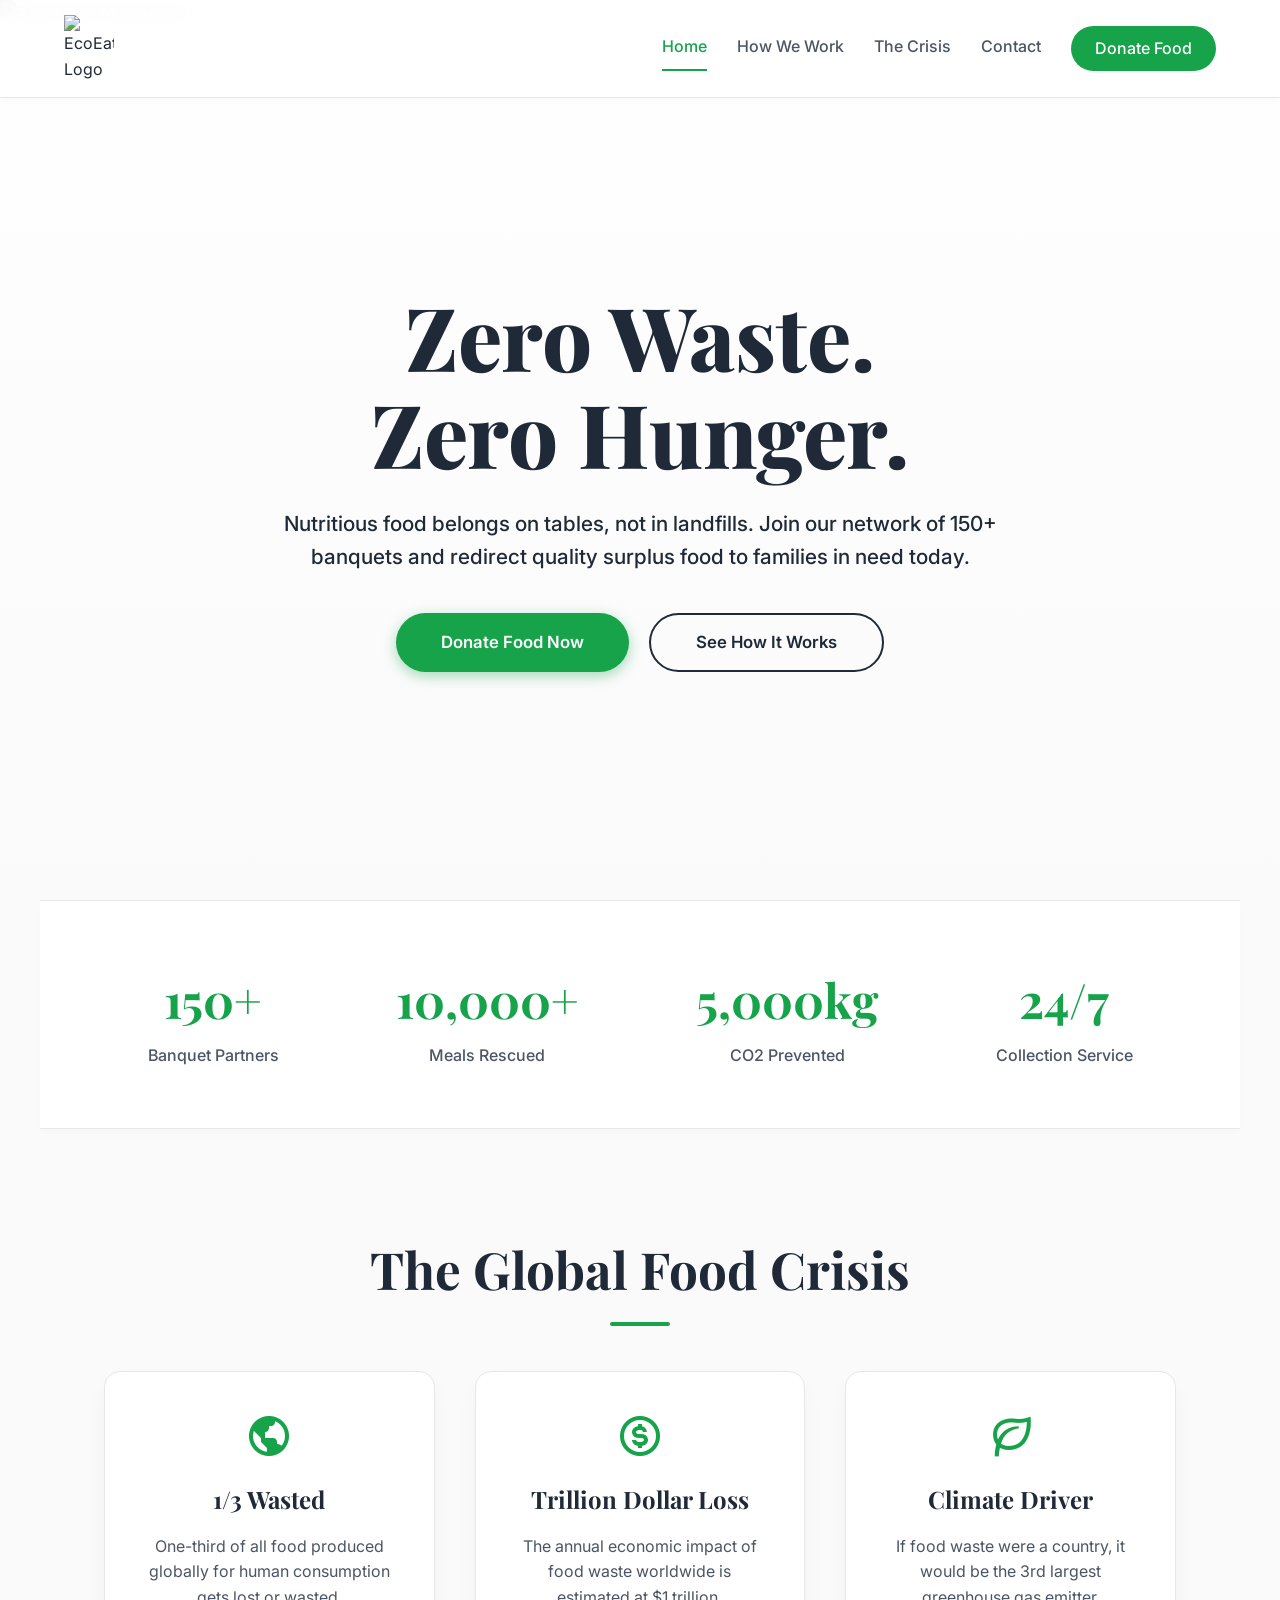
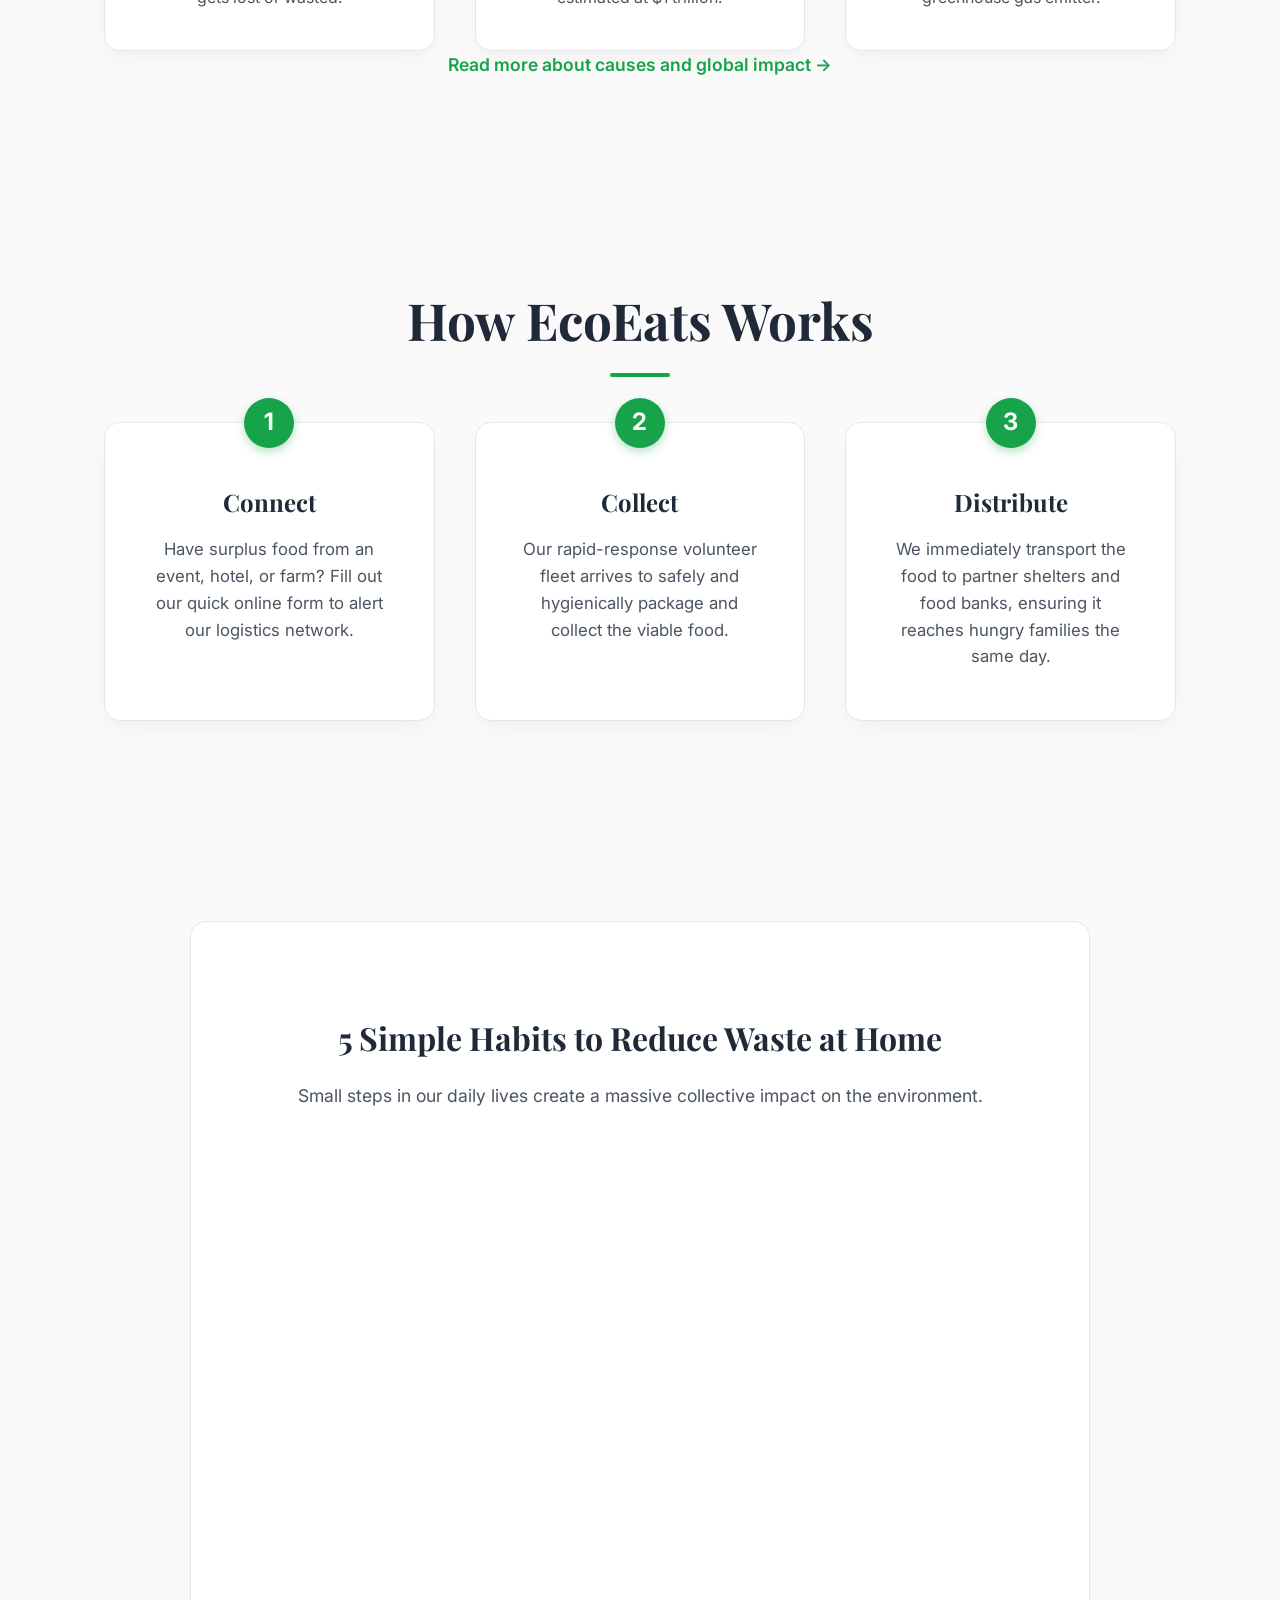
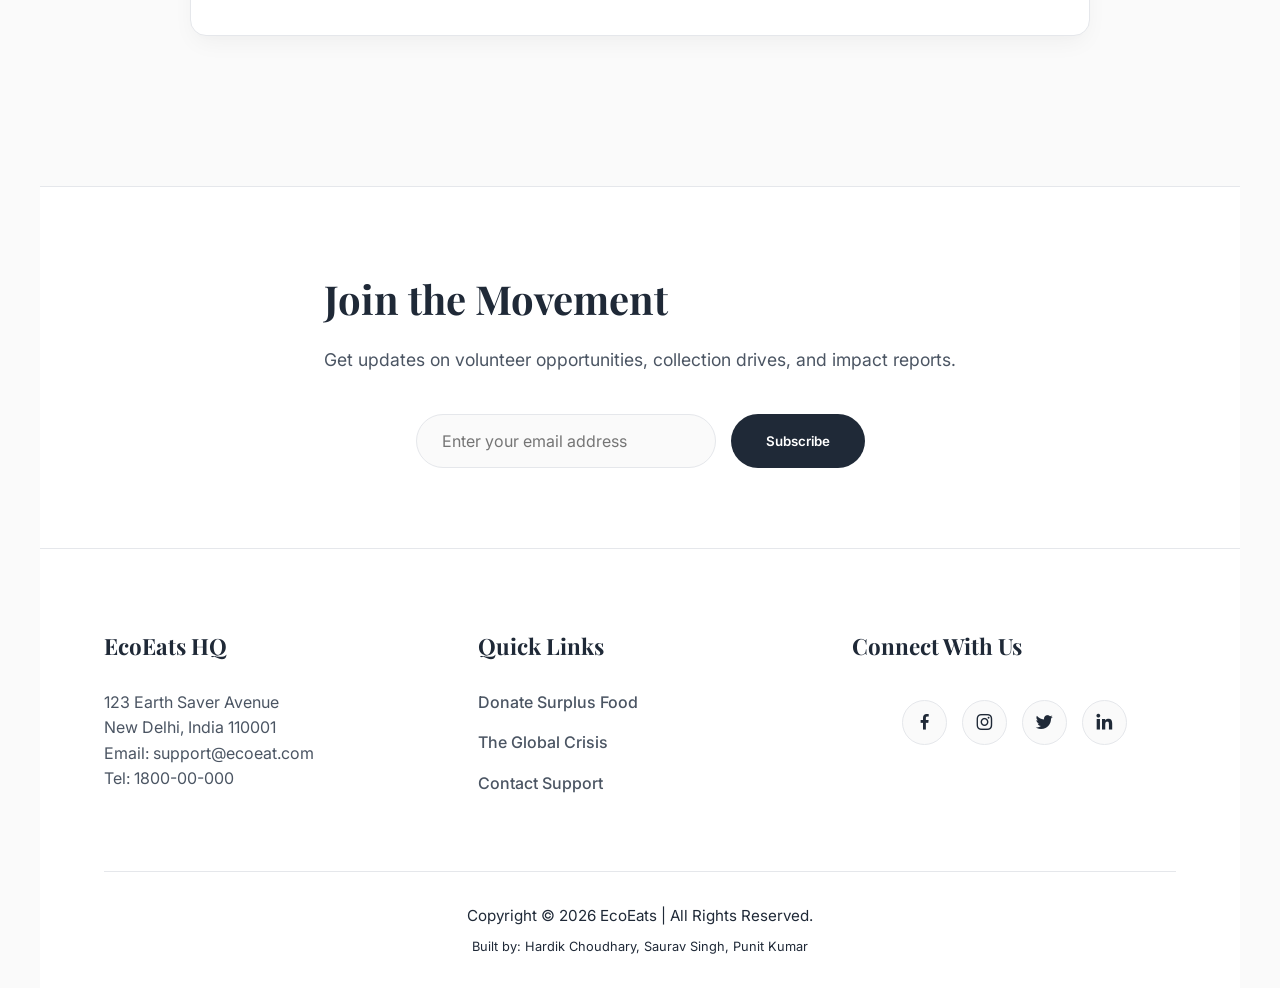
==== commit e2c12bb3: "Complete structural and content UX overhaul: Implement Show-Dont-Tell strategy" ====
--- a/index.html
+++ b/index.html
@@ -5,352 +5,178 @@
     <meta charset="UTF-8">
     <meta http-equiv="X-UA-Compatible" content="IE=edge">
     <meta name="viewport" content="width=device-width, initial-scale=1.0">
-    <title>EcoEats | Saving Food</title>
+    <title>EcoEats | Zero Food Waste</title>
     <link rel="icon" href="./files/logo.png">
     <link rel="stylesheet" type="text/css" href="style.css">
-    <link rel="preconnect" href="https://fonts.googleapis.com">
-    <link rel="preconnect" href="https://fonts.gstatic.com" crossorigin>
     <link
         href="https://fonts.googleapis.com/css2?family=Inter:wght@300;400;500;600&family=Playfair+Display:ital,wght@0,500;0,700;0,800;1,500&display=swap"
         rel="stylesheet">
     <link rel="stylesheet" href="https://unpkg.com/boxicons@latest/css/boxicons.min.css">
-
 </head>
 
 <body>
 
-    <!-- Background & Header -->
+    <!-- Header Navigation -->
+    <nav>
+        <img src="2.webp" class="logo" alt="EcoEats Logo" title="EcoEats">
+        <ul class="navbar">
+            <li>
+                <a href="#home" class="active">Home</a>
+                <a href="#how-it-works">How We Work</a>
+                <a href="./about.html">The Crisis</a>
+                <a href="./contact.html">Contact</a>
+                <a href="./register.html" class="nav-btn">Donate Food</a>
+            </li>
+        </ul>
+    </nav>
 
-    <div class="banner">
-        <img src="1.png">
-
-        <!-- Header -->
-
-        <div class="content" id="home">
-            <nav>
-                <img src="2.webp" class="logo" alt="Logo" title="EcoEats">
-
-                <ul class="navbar">
-                    <li>
-                        <a href="#">Home</a>
-                        <a href="#fwmanage">What We Do</a>
-                        <a href="./register.html">Get Involved</a>
-                        <a href="./about.html">About Us</a>
-                        <a href="./contact.html">Contact Us</a>
-                    </li>
-                </ul>
-            </nav>
-
+    <!-- Hero Section -->
+    <div class="banner" id="home">
+        <img src="1.png" alt="Fresh Food Assortment">
+        <div class="content">
             <div class="title">
-                <h1>EcoEats</h1>
-                <p>"Throwing away food is like stealing from the table of those who are poor and hungry" - Pope Francis
-                </p>
-                <a href="./register.html" class="button">Donate Food!</a>
+                <h1>Zero Waste.<br>Zero Hunger.</h1>
+                <p>Nutritious food belongs on tables, not in landfills. Join our network of 150+ banquets and redirect
+                    quality surplus food to families in need today.</p>
+                <div class="hero-buttons">
+                    <a href="./register.html" class="button">Donate Food Now</a>
+                    <a href="#how-it-works" class="button-outline">See How It Works</a>
+                </div>
             </div>
         </div>
     </div>
 
-    <!-- What is food waste? -->
-
-    <section class="container">
-        <div class="text">
-            <h2>What is Food Waste?</h2>
+    <!-- Impact Metrics Banner -->
+    <section class="metrics-banner">
+        <div class="metric">
+            <h3>150+</h3>
+            <p>Banquet Partners</p>
         </div>
-        <div class="rowitems">
-            <div class="container-box">
-                <h4>Food waste is any type of food that is discarded or not eaten. It can include uneaten food from
-                    meals, spoiled food, trimmings from food preparation, and food products that have been damaged and
-                    deemed unfit for human consumption.</h4>
-                <h2>Types of food waste:</h2>
-                <h4>1) Fruit and Vegetable waste <br>2) Beverage waste <br>3) Fish, Meat & Poultry waste <br>4) Sugar
-                    Industry waste <br>5) Dairy waste <br>6) Mineral waste <br>7) Oil residue waste</h4> <br>
-                <img src="./files/1.jpg" alt="">
-                <img src="./files/2.jpg" alt="">
-
-            </div>
-
+        <div class="metric">
+            <h3>10,000+</h3>
+            <p>Meals Rescued</p>
         </div>
-
+        <div class="metric">
+            <h3>5,000kg</h3>
+            <p>CO2 Prevented</p>
         </div>
-
-    </section>
-
-    <!-- What is food waste management? -->
-
-    <section class="fwmanage" id="fwmanage">
-        <div class="fwm-title">
-            <h2>What is food waste management system?</h2>
-        </div>
-
-        <div class="container-box">
-
-            <h4>Food waste management systems are designed to reduce the amount of food waste created by businesses and
-                households. These systems typically involve practices such as composting, recycling, and anaerobic
-                digestion. Additionally, food waste
-                management systems often include education and awareness campaigns to help people understand how their
-                food choices impact the environment. Such systems can also involve infrastructure changes, such as the
-                implementation of collection
-                systems that make it easier for businesses and households to separate and properly dispose of their food
-                waste. Every day, food businesses throw out high-quality, delicious food. It could be pallets of fresh
-                bell peppers that aren’t the
-                ideal shape. Or carrots that are a little crooked. Or milk that was over-ordered for a local school
-                district. Point is, it’s food that could feed people rather than ending up in a landfill. In India, the
-                larger the marriage, the larger
-                the party, and also the additional stupendous the waste. No doubt weddings and banquets are an enormous
-                supply of food wastage, however, restaurants and hotels conjointly contribute to food wastage. Nearly
-                14% of the total food produced
-                globally is lost between the harvest and retail stages. India's contribution to wasted food, at 68.8
-                million tonnes annually, is 7% of the global total, per the United Nations Environment Programme's Food
-                Waste Index Report 2021. <br>
-            </h4>
-
+        <div class="metric">
+            <h3>24/7</h3>
+            <p>Collection Service</p>
         </div>
     </section>
 
-
-    <section class="fwm" id="fwm">
+    <!-- The Problem (Brief) -->
+    <section class="brief-problem">
         <div class="fwm-title">
-            <h2>How can we manage food waste?</h2>
+            <h2>The Global Food Crisis</h2>
         </div>
-
-        <div class="container-box">
-            <h4> Here are few steps which we can follow in order to minimize food wastage: <br> 1) Reduce food waste at
-                home by buying only what you need, planning meals, and storing food properly. <br> 2) Compost food
-                scraps to create nutrient-rich soil for
-                plants. <br> 3) Donate extra food to food banks, shelters, and other organizations. <br> 4) Recycle food
-                packaging and containers. <br> 5) Use leftovers creatively in new meals and recipes. <br> 6) Contact
-                your local government to find
-                out what food waste programs are available in your area. <br> <br> Solutions for food waste management
-                in India: <br> 1)
-
-                <span>Recycle by Composting:</span> Food producers will solve 100% of their waste matter issues by
-                merely organizing a good composting strategy. And doing therefore not solely eliminates waste, it saves
-                you cash as a result of you don’t
-                have to be compelled to “outsource” your compost production. <br> 2)
-
-                <span>Turn Wasted Food into Animal Feed:</span> Cultivating compost is a method to recycle food, however
-                it also can be drained of the bellies of cows, sheep, pigs, and alternative ethereal (themselves
-                destined to become food). <br> 3)
-
-                <span>Use Waste Food to provide Products:</span> From biofuels to liquid fertilizer, there are several
-                helpful merchandises that may be factory-made from bound styles of waste foods, and infrequently
-                “leftovers” of one company might be
-                helpful in another business for the food scrap. <br> 4)
-
-                <span>Source Reduction and Food Donation:</span> The easiest method to curtail waste matter is to easily
-                turn out less whenever production is clearly resulting in waste. Once excess foodstuffs are still safe
-                to eat, there will be hungry
-                and poor people who realize it troublesome to afford decent food in today’s dear economy.
-            </h4>
-            <center><iframe width="585" height="298" src="https://www.youtube.com/embed/KZf9_GdDff0"
-                    title="5 tips to reduce food waste" frameborder="0"
-                    allow="accelerometer; autoplay; clipboard-write; encrypted-media; gyroscope; picture-in-picture; web-share"
-                    allowfullscreen></iframe></center>
+        <div class="grid-3-col">
+            <div class="stat-card">
+                <i class='bx bx-world icon-large'></i>
+                <h3>1/3 Wasted</h3>
+                <p>One-third of all food produced globally for human consumption gets lost or wasted.</p>
+            </div>
+            <div class="stat-card">
+                <i class='bx bx-dollar-circle icon-large'></i>
+                <h3>Trillion Dollar Loss</h3>
+                <p>The annual economic impact of food waste worldwide is estimated at $1 trillion.</p>
+            </div>
+            <div class="stat-card">
+                <i class='bx bx-leaf icon-large'></i>
+                <h3>Climate Driver</h3>
+                <p>If food waste were a country, it would be the 3rd largest greenhouse gas emitter.</p>
+            </div>
         </div>
-
+        <div class="text-center mt-4">
+            <a href="./about.html" class="link-forward">Read more about causes and global impact &rarr;</a>
+        </div>
     </section>
 
-    <section class="fwm" id="fwm">
+    <!-- How It Works (Solution) -->
+    <section class="how-it-works" id="how-it-works">
         <div class="fwm-title">
-            <h2>Causes of Food Wasteage</h2>
+            <h2>How EcoEats Works</h2>
         </div>
-
-        <div class="container-box">
-            <h4>
-                1. <span>Over-Purchasing:</span> Many consumers buy more food than they can consume, driven by large
-                package sizes, bulk discounts, and enticing sales. This leads to excess food that eventually goes to
-                waste, contributing to food wastage.<br> 2. <span>Improper Storage:</span> Failing to store food
-                correctly results in spoilage or contamination. Fruits and vegetables stored in unsuitable conditions
-                deteriorate quickly, leading to their disposal. Proper storage practices are
-                important to extend the shelf life of food and reduce wastage.<br> 3. <span>Misunderstanding Expiration
-                    Dates:</span> Misinterpretation of food expiration dates leads to premature discarding of perfectly
-                edible food. Expiration labels
-                often indicate peak quality rather than safety, causing unnecessary waste.
-                <br> 4. <span>Cosmetic Standards:</span> Supermarkets and consumers reject edible food items based on
-                appearance, disregarding their nutritional value. This emphasis on aesthetic criteria contributes to
-                food wastage. <br>5. <span> Sizes:</span> Large portion sizes in restaurants and home-cooked meals
-                result in significant food waste. Excessive servings lead to uneaten food being thrown away, adding to
-                the problem of wastage.<br> 6.<span> Inefficient Supply Chains:</span> Inefficiencies
-                in transportation, distribution, and storage within the food supply chain contribute to food waste.
-                Spoilage during transit and unsold goods that are discarded amplify the issue.<br> 7. <span>Lack of
-                    Awareness:</span> Many individuals
-                remain unaware of the consequences of food waste and how to combat it. Lack of knowledge hinders
-                effective waste reduction strategies, emphasizing the need for education and awareness initiatives.<br>
-                8. <span>Cultural Practices:</span> Norms and traditions around food consumption can lead to wastage. In
-                some cultures, leaving food on one's plate may be considered impolite, resulting in overordering at
-                restaurants and disposal of leftovers. <br>9. <span>Economic Factors:</span> Economic incentives, such
-                as bulk discounts and low prices for large portions, encourage overconsumption and subsequent food
-                waste.<br> 10.<span> Lack of Infrastructure:</span> In regions with inadequate infrastructure for food
-                storage
-                and transportation, significant food losses occur even before reaching consumers. Improved
-                infrastructure is necessary to reduce such wastage.
-                <center><img src="./files/3.jpg" alt=""> <img src="./files/4.jpg" alt=""></center> <br>
-
-            </h4>
-
+        <div class="grid-3-col steps">
+            <div class="step-card">
+                <div class="step-number">1</div>
+                <h3>Connect</h3>
+                <p>Have surplus food from an event, hotel, or farm? Fill out our quick online form to alert our
+                    logistics network.</p>
+            </div>
+            <div class="step-card">
+                <div class="step-number">2</div>
+                <h3>Collect</h3>
+                <p>Our rapid-response volunteer fleet arrives to safely and hygienically package and collect the viable
+                    food.</p>
+            </div>
+            <div class="step-card">
+                <div class="step-number">3</div>
+                <h3>Distribute</h3>
+                <p>We immediately transport the food to partner shelters and food banks, ensuring it reaches hungry
+                    families the same day.</p>
+            </div>
         </div>
-
     </section>
 
-    <section class="fwm" id="school-wastage">
-        <div class="fwm-title">
-            <h2>Food Wasteage in School/College</h2>
+    <!-- Video Highlight -->
+    <section class="video-section">
+        <div class="container-box text-center">
+            <h2>5 Simple Habits to Reduce Waste at Home</h2>
+            <h4 class="mb-4">Small steps in our daily lives create a massive collective impact on the environment.</h4>
+            <div class="iframe-container">
+                <iframe src="https://www.youtube.com/embed/KZf9_GdDff0" title="5 tips to reduce food waste"
+                    frameborder="0" allowfullscreen></iframe>
+            </div>
         </div>
-
-        <div class="container-box">
-            <h4>
-                1. <span>Cafeteria Waste:</span> Schools and colleges often generate significant food waste in their
-                cafeterias due to various factors such as overproduction and unappetizing menu items.<br> 2.
-                <span>Trayless Dining:</span> Implementing trayless dining options encourages students to take only what
-                they can eat, reducing the likelihood of food waste from overloaded trays.<br> 3. <span>Portion
-                    Control:</span> Offering smaller portion sizes or customizable
-                meal options allows students to choose appropriate amounts of food and avoid waste.<br> 4.<span> Food
-                    Recovery Programs:</span> Collaborating with food recovery organizations enables schools to donate
-                surplus food to charities
-                or food banks, ensuring it doesn't go to waste.
-                <br> 5. <span>Education and Awareness:</span> Raising awareness among students about the impacts of food
-                waste and promoting responsible consumption can foster a culture of waste reduction.<br> 6. <span>Menu
-                    Planning:</span> Thoughtful menu planning that considers student preferences and portion sizes helps
-                reduce waste by matching food supply with demand.<br> 7. <span>Composting:</span> Implementing
-                composting programs for food scraps diverts
-                organic waste from landfills and contributes to sustainable practices.<br> 8. <span>Food Sharing
-                    Programs:</span> Establishing food-sharing tables or programs allows students to leave unopened or
-                unwanted food for others, reducing
-                waste and promoting sharing.<br> 9. <span>Tray Return Stations:</span> Setting up convenient tray return
-                stations with designated areas for food scraps, recyclables, and dishes encourages proper disposal and
-                minimizes contamination.
-                <br>10. <span>Leftover Meal Redistribution:</span> Exploring options for safely redistributing unserved
-                or leftover meals within the school or college community helps reduce waste and support students in
-                need.<br> 11.<span> Student Engagement:</span> Involving students in decision-making processes like menu
-                planning or sustainability initiatives empowers them to actively participate in reducing food waste.<br>
-                12.<span> Tracking and Analysis:</span> Monitoring and analyzing
-                food waste data allows educational institutions to identify patterns and areas for improvement in their
-                food service operations. <br>13.<span> Green Initiatives:</span> Integrating food waste reduction
-                efforts into broader
-                sustainability initiatives aligns with environmental goals and promotes a holistic approach to
-                sustainability. <br>14. <span>Supportive Policies:</span> Developing and enforcing policies that promote
-                food waste reduction and
-                sustainable practices provide a framework for waste reduction efforts. <br>15.
-                <span>Collaboration:</span> Collaborating with local businesses, food suppliers, and community
-                organizations fosters knowledge-sharing and resource
-                utilization to tackle food waste collectively.
-                <br>
-                <center><img src="./files/3.jpg" alt=""> <img src="./files/4.jpg" alt=""></center> <br>
-
-            </h4>
-
-        </div>
-
-    </section>
-
-    <section class="fwm" id="global-perspective">
-        <div class="fwm-title">
-            <h2>Global Perspective</h2>
-        </div>
-
-        <div class="container-box">
-            <h4>
-                Food wastage is a massive global problem, with approximately one-third of all food produced for human
-                consumption going to waste each year. This amounts to billions of tons of food, representing a
-                significant economic loss at the global level. Food wastage
-                is estimated to cost hundreds of billions of dollars annually, impacting the entire food supply chain,
-                from production to consumption.<br>The environmental consequences of
-                food wastage are extensive. It contributes to greenhouse gas emissions, deforestation, water scarcity,
-                and biodiversity loss. Food wastage exacerbates environmental challenges and climate change, squandering
-                the
-                resources utilized in food production.<br>In stark contrast, while food is wasted on a large scale,
-                millions of people around the world suffer from hunger and food insecurity. Addressing food wastage is
-                crucial
-                to reduce these pressing global issues. It is a social and ethical concern, raising questions about
-                responsible resource use and equitable food distribution. Sustainable development principles emphasize
-                meeting
-                present needs without compromising the needs of future generations, making the reduction of food wastage
-                a critical component of achieving sustainability.<br>Food supply chains have become increasingly
-                globalized,
-                with products transported across continents. Food wastage at any point in these complex supply chains
-                has global implications, making it essential to address both food loss (occurring during production and
-                distribution)
-                and food waste (occurring at the consumer level).<br>Cultural and behavioral differences influence food
-                wastage, highlighting the need to understand various consumer behaviors, dietary habits, and local
-                practices
-                when developing effective reduction strategies.<br>The United Nations' Sustainable Development Goals
-                (SDGs) recognize the significance of reducing food wastage, including goals related to sustainable
-                consumption
-                and production patterns. International organizations like the Food and Agriculture Organization (FAO)
-                and the United Nations Environment Programme (UNEP) provide guidance, research, and initiatives to
-                combat food
-                wastage on a global scale, emphasizing the importance of collaborative efforts.<br>Furthermore, reducing
-                food wastage has direct implications for global food security. By minimizing waste, resources and food
-                supplies
-                can be more efficiently allocated to meet the nutritional needs of the world's growing
-                population.<br>Increasing consumer awareness about the global implications of food wastage is vital for
-                behavior change. Educating
-                individuals about the economic, environmental, and social consequences of food wastage can inspire more
-                responsible consumption practices at an individual level, contributing to the overall reduction of
-                wasted food.
-                <center><img src="./files/3.jpg" alt=""> <img src="./files/4.jpg" alt=""></center> <br>
-
-            </h4>
-
-        </div>
-
     </section>
 
     <!-- Newsletter -->
-
     <section class="newsletter">
         <div class="newstext">
-            <h2>Newsletter</h2>
-            <p>Subscribe to Get updates on events, <br> volunteer opportunities and other news.</p>
+            <h2>Join the Movement</h2>
+            <p>Get updates on volunteer opportunities, collection drives, and impact reports.</p>
         </div>
-
         <div class="send">
             <form action="">
-                <input type="email" name="emailid" placeholder="E-mail" required>
+                <input type="email" placeholder="Enter your email address" required>
                 <input type="submit" value="Subscribe">
             </form>
         </div>
-
     </section>
 
     <!-- Footer -->
-
     <section class="footer">
-        <div class="foot">
-            <div class="footer-content">
-
-                <div class="footlinks">
-                    <h4>Quick Links</h4>
-                    <ul>
-                        <li><a href="./register.html">Donate</a></li>
-                        <li><a href="./about.html">About Us</a></li>
-                        <li><a href="./contact.html">Contact Us</a></li>
-                    </ul>
+        <div class="footer-content">
+            <div class="footlinks">
+                <h4>EcoEats HQ</h4>
+                <p class="mb-2" style="color: var(--text-muted);">123 Earth Saver Avenue<br>New Delhi, India 110001</p>
+                <p style="color: var(--text-muted);">Email: support@ecoeat.com<br>Tel: 1800-00-000</p>
+            </div>
+            <div class="footlinks">
+                <h4>Quick Links</h4>
+                <ul>
+                    <li><a href="./register.html">Donate Surplus Food</a></li>
+                    <li><a href="./about.html">The Global Crisis</a></li>
+                    <li><a href="./contact.html">Contact Support</a></li>
+                </ul>
+            </div>
+            <div class="footlinks">
+                <h4>Connect With Us</h4>
+                <div class="social">
+                    <a href="#" aria-label="Facebook"><i class='bx bxl-facebook'></i></a>
+                    <a href="#" aria-label="Instagram"><i class='bx bxl-instagram'></i></a>
+                    <a href="#" aria-label="Twitter"><i class='bx bxl-twitter'></i></a>
+                    <a href="#" aria-label="LinkedIn"><i class='bx bxl-linkedin'></i></a>
                 </div>
-
-                <div class="footlinks">
-                    <h4>Connect</h4>
-                    <div class="social">
-                        <a href="" target="_blank"><i class='bx bxl-facebook'></i></a>
-                        <a href="" target="_blank"><i class='bx bxl-instagram'></i></a>
-                        <a href="" target="_blank"><i class='bx bxl-twitter'></i></a>
-                        <a href="" target="_blank"><i class='bx bxl-linkedin'></i></a>
-                        <a href="" target="_blank"><i class='bx bxl-youtube'></i></a>
-                        <a href="" target="_blank"><i class='bx bxl-wordpress'></i></a>
-                        <a href="" target="_blank"><i class='bx bxl-github'></i></a>
-                    </div>
-                </div>
-
             </div>
         </div>
-
         <div class="end">
-            <p>Tel: 1800-00-000 Email: support@ecoeat.com | Copyright © 2023 EcoEats | All Rights Reserved. <br>Website
-                developed by: HARDIK CHOUDHARY | SAURAV SINGH | PUNIT KUMAR</p>
+            <p>Copyright © 2026 EcoEats | All Rights Reserved.</p>
+            <p style="font-size: 0.8rem; margin-top: 5px;">Built by: Hardik Choudhary, Saurav Singh, Punit Kumar</p>
         </div>
     </section>
-
-
 
 </body>
 
--- a/style.css
+++ b/style.css
@@ -680,4 +680,226 @@
     border-radius: 12px;
     max-width: 100%;
     box-shadow: var(--shadow-soft);
-}+}
+
+/* --- NEW STRUCTURAL CLASSES --- */
+
+.nav-btn {
+    background: var(--primary);
+    color: white !important;
+    padding: 10px 24px !important;
+    border-radius: 40px;
+    font-weight: 600;
+}
+.nav-btn:hover {
+    background: var(--primary-hover);
+}
+.nav-btn::after { display: none; }
+
+.hero-buttons {
+    display: flex;
+    gap: 20px;
+    justify-content: center;
+    flex-wrap: wrap;
+}
+
+.button-outline {
+    display: inline-block;
+    padding: 14px 45px;
+    font-size: 1.05rem;
+    font-weight: 600;
+    color: var(--text-main);
+    background: transparent;
+    border: 2px solid var(--text-main);
+    border-radius: 40px;
+    text-decoration: none;
+    transition: all 0.3s ease;
+}
+
+.button-outline:hover {
+    background: var(--text-main);
+    color: white;
+}
+
+.metrics-banner {
+    background: var(--bg-surface);
+    border-top: 1px solid var(--border-light);
+    border-bottom: 1px solid var(--border-light);
+    padding: 60px 5%;
+    display: flex;
+    justify-content: space-around;
+    align-items: center;
+    flex-wrap: wrap;
+    gap: 30px;
+    text-align: center;
+    box-shadow: 0 4px 6px -1px rgba(0, 0, 0, 0.02);
+}
+
+.metric h3 {
+    font-size: 3rem;
+    color: var(--primary);
+    margin-bottom: 5px;
+}
+.metric p {
+    font-family: ''Inter'', sans-serif;
+    font-weight: 500;
+    color: var(--text-muted);
+}
+
+.grid-3-col {
+    display: grid;
+    grid-template-columns: repeat(auto-fit, minmax(300px, 1fr));
+    gap: 40px;
+}
+
+.stat-card {
+    background: var(--bg-surface);
+    padding: 40px;
+    border-radius: 16px;
+    box-shadow: var(--shadow-soft);
+    border: 1px solid var(--border-light);
+    text-align: center;
+    transition: all 0.3s ease;
+}
+.stat-card:hover {
+    transform: translateY(-5px);
+    box-shadow: var(--shadow-hover);
+}
+
+.icon-large {
+    font-size: 3rem;
+    color: var(--primary);
+    margin-bottom: 20px;
+}
+
+.stat-card h3 {
+    font-size: 1.5rem;
+    margin-bottom: 15px;
+    font-family: ''Playfair Display'', serif;
+}
+.stat-card p { color: var(--text-muted); }
+
+.text-center { text-align: center; }
+.text-left { text-align: left; }
+.mt-0 { margin-top: 0 !important; }
+.pt-0 { padding-top: 0 !important; }
+.mb-4 { margin-bottom: 30px; }
+
+.link-forward {
+    color: var(--primary);
+    font-weight: 600;
+    text-decoration: none;
+    font-size: 1.1rem;
+    transition: opacity 0.3s ease;
+}
+.link-forward:hover { opacity: 0.8; }
+
+.steps { align-items: stretch; }
+
+.step-card {
+    position: relative;
+    background: var(--bg-surface);
+    padding: 50px 40px;
+    border-radius: 16px;
+    border: 1px solid var(--border-light);
+    text-align: center;
+    box-shadow: var(--shadow-soft);
+    display: flex;
+    flex-direction: column;
+}
+
+.step-number {
+    position: absolute;
+    top: -25px;
+    left: 50%;
+    transform: translateX(-50%);
+    width: 50px;
+    height: 50px;
+    background: var(--primary);
+    color: white;
+    display: flex;
+    align-items: center;
+    justify-content: center;
+    font-size: 1.5rem;
+    font-weight: 700;
+    border-radius: 50%;
+    box-shadow: 0 4px 10px rgba(22, 163, 74, 0.3);
+}
+
+.step-card h3 {
+    font-size: 1.5rem;
+    margin-top: 10px;
+    margin-bottom: 15px;
+}
+.step-card p {
+    color: var(--text-muted);
+    font-size: 1.05rem;
+    flex-grow: 1;
+}
+
+.video-section .container-box { max-width: 900px; margin: 0 auto; }
+.iframe-container {
+    position: relative;
+    padding-bottom: 56.25%; /* 16:9 ratio */
+    height: 0;
+    overflow: hidden;
+    border-radius: 12px;
+}
+.iframe-container iframe {
+    position: absolute;
+    top: 0;
+    left: 0;
+    width: 100%;
+    height: 100%;
+}
+
+.contact-grid, .register-layout {
+    display: grid;
+    grid-template-columns: repeat(auto-fit, minmax(320px, 1fr));
+    gap: 60px;
+    align-items: start;
+    max-width: 1200px;
+    margin: 0 auto;
+}
+
+.info-item {
+    display: flex;
+    gap: 20px;
+    margin-bottom: 30px;
+    align-items: flex-start;
+}
+.info-item i {
+    font-size: 2rem;
+    color: var(--primary);
+    background: var(--bg-surface);
+    padding: 15px;
+    border-radius: 12px;
+    box-shadow: var(--shadow-soft);
+    border: 1px solid var(--border-light);
+}
+.info-item h4 {
+    font-size: 1.2rem;
+    margin-bottom: 5px;
+}
+.info-item p { color: var(--text-muted); }
+
+.trust-box {
+    background: var(--bg-surface);
+    padding: 30px;
+    border-radius: 16px;
+    border: 1px dashed var(--primary);
+    margin-top: 20px;
+}
+
+.grid-2-col {
+    display: grid;
+    grid-template-columns: 1fr 1fr;
+    gap: 40px;
+}
+
+@media (max-width: 768px) {
+    .hero-buttons { flex-direction: column; }
+    .metric h3 { font-size: 2.5rem; }
+    .step-card { margin-top: 30px; }
+    .grid-2-col { grid-template-columns: 1fr; }
+}
